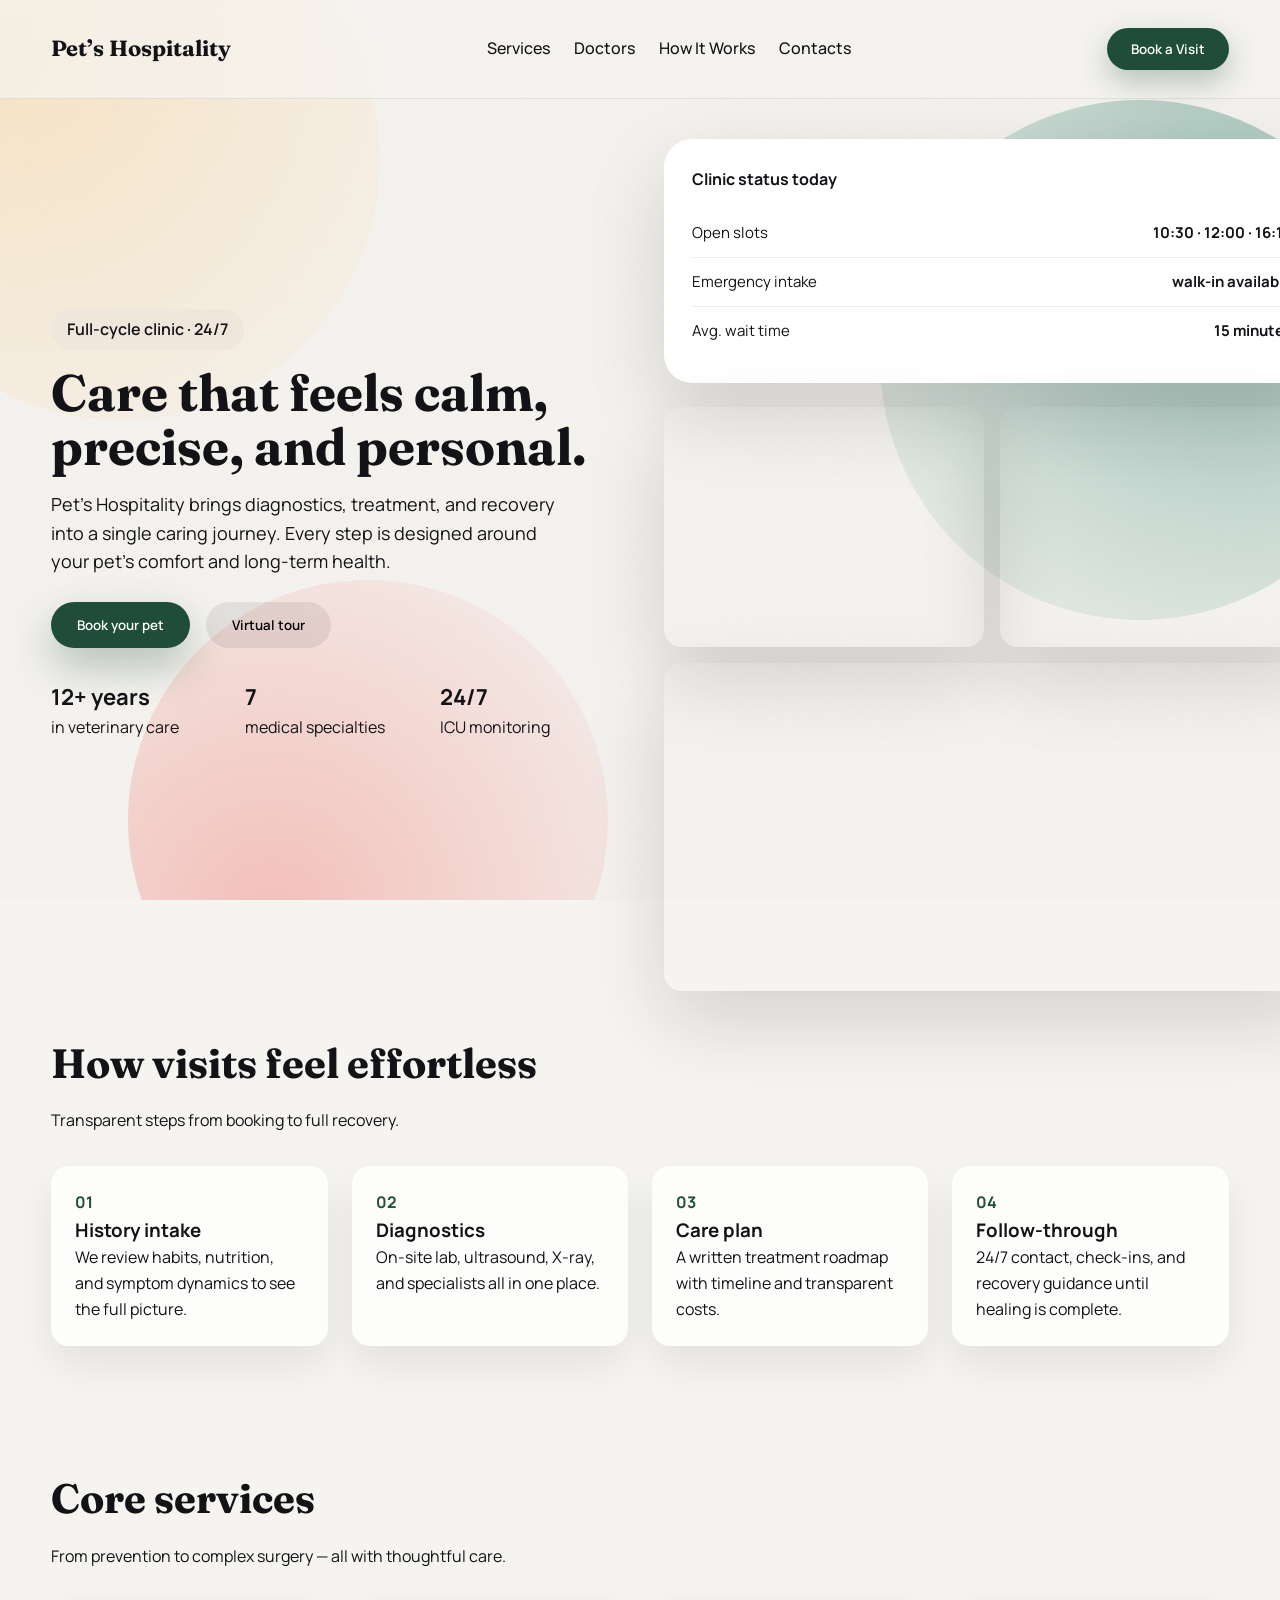
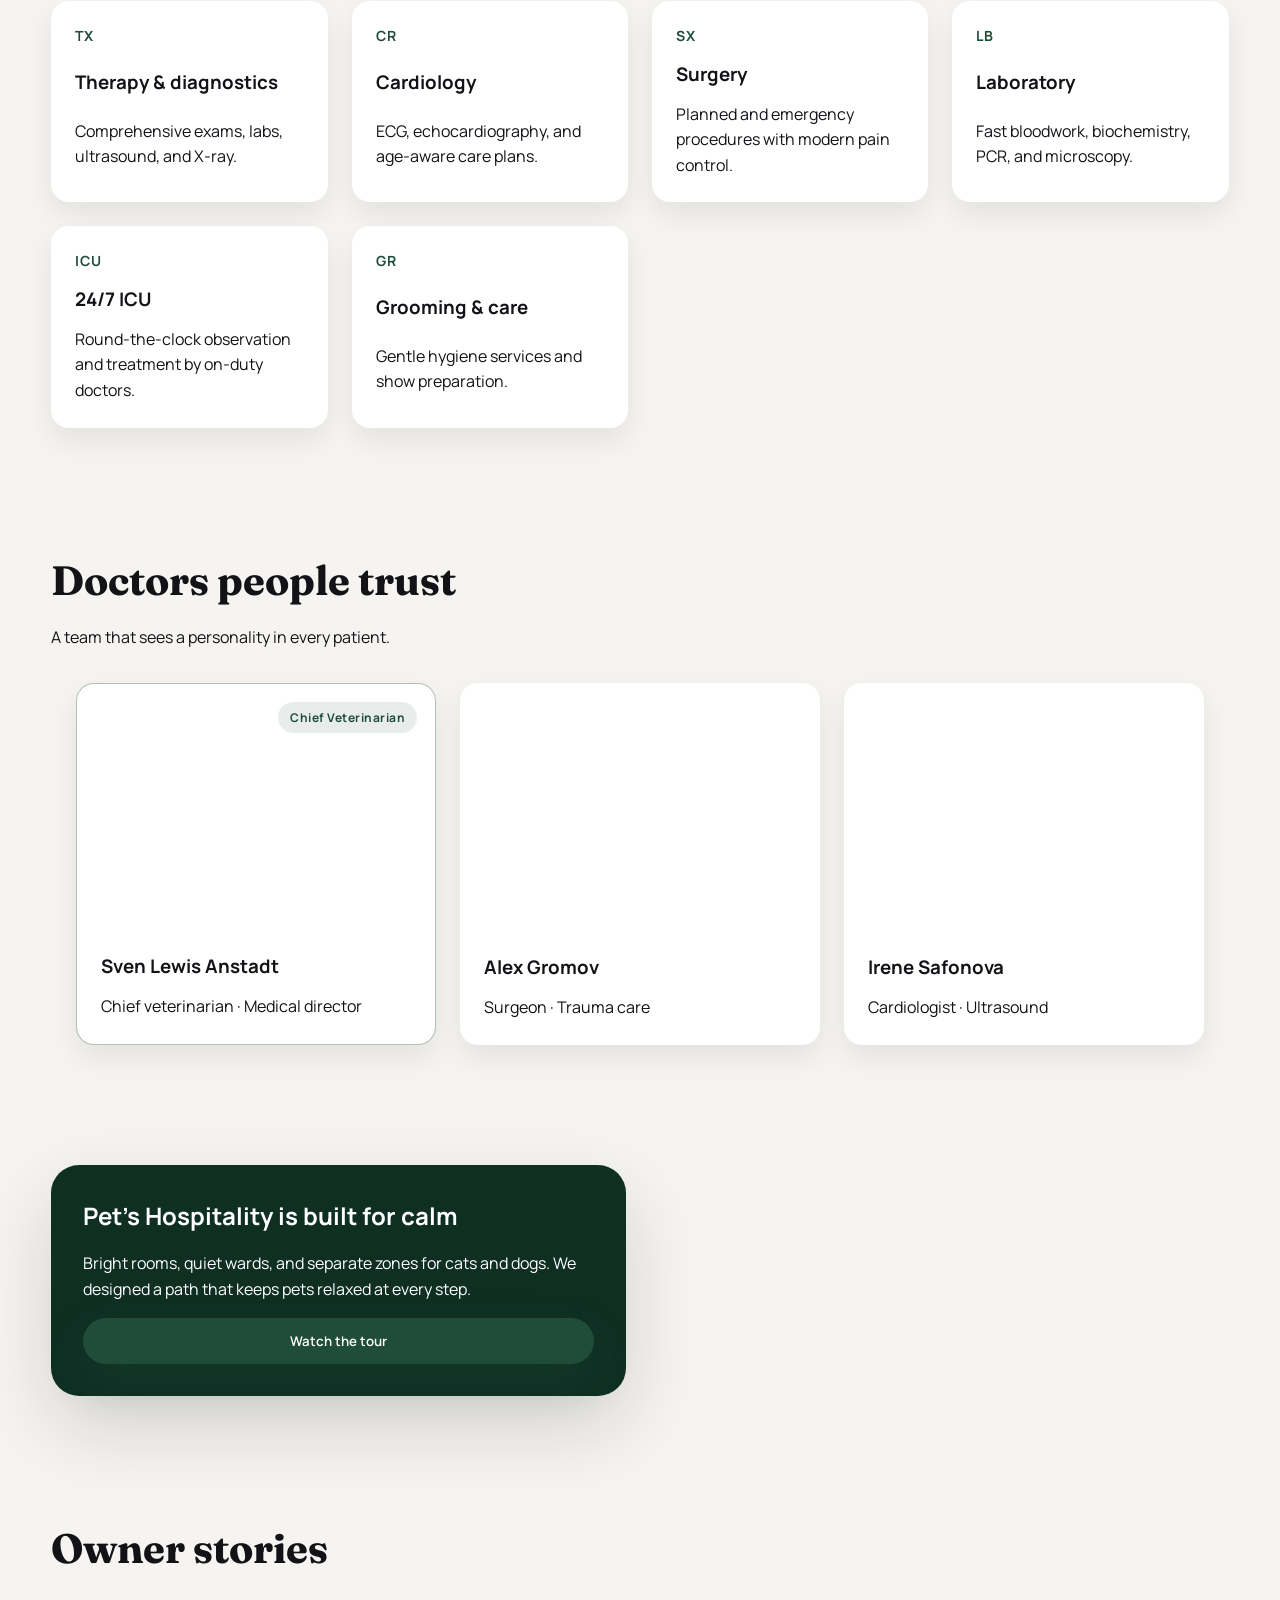
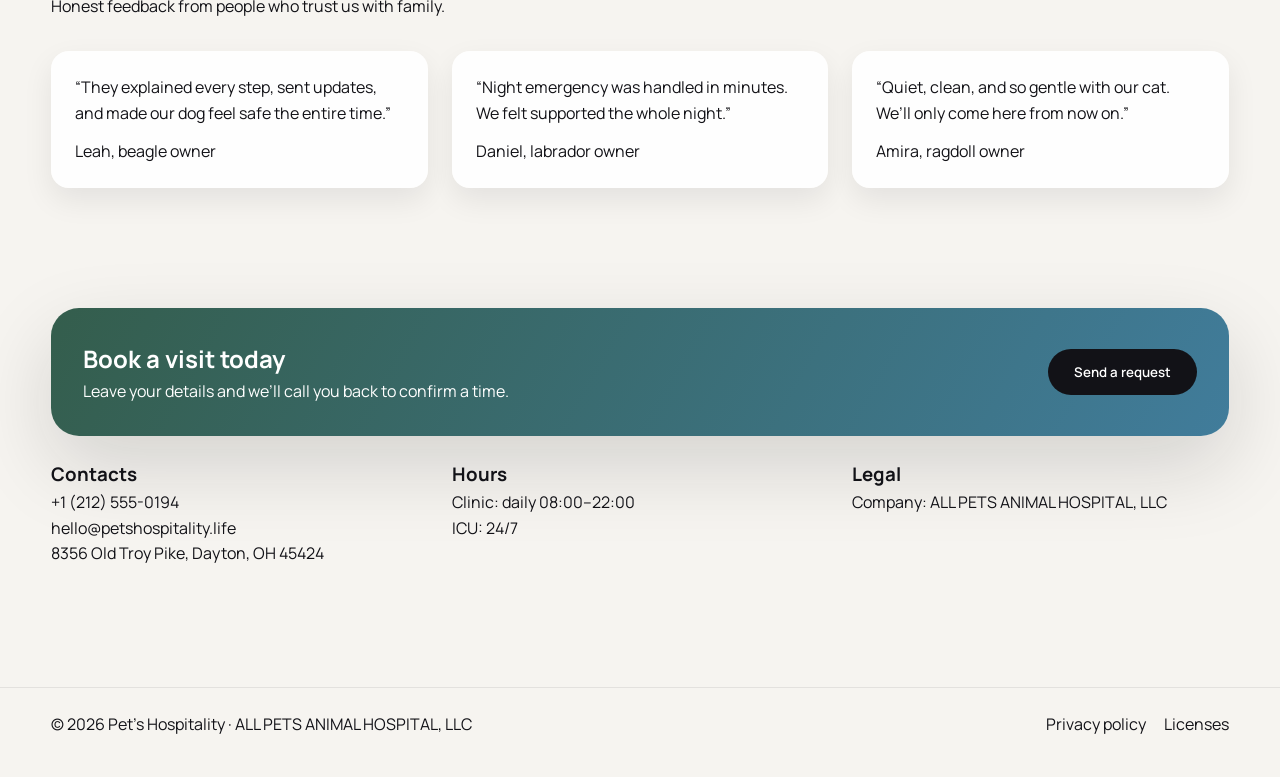
==== index.html @ 4c45b4b8 "Add files via upload" ====
<!doctype html>
<html lang="en">
  <head>
    <meta charset="utf-8" />
    <meta name="viewport" content="width=device-width, initial-scale=1" />
    <title>Pet’s Hospitality — Veterinary Care Clinic</title>
    <meta name="description" content="Pet’s Hospitality is a full-service veterinary clinic with diagnostics, surgery, ICU, grooming, and 24/7 care." />
    <link rel="preconnect" href="https://fonts.googleapis.com" />
    <link rel="preconnect" href="https://fonts.gstatic.com" crossorigin />
    <link href="https://fonts.googleapis.com/css2?family=Manrope:wght@300;400;500;600;700;800&family=Fraunces:opsz,wght@9..144,600;700&display=swap" rel="stylesheet" />
    <link rel="stylesheet" href="styles.css" />
  </head>
  <body>
    <div class="bg">
      <div class="bg__grain"></div>
      <div class="bg__blob bg__blob--a"></div>
      <div class="bg__blob bg__blob--b"></div>
      <div class="bg__blob bg__blob--c"></div>
    </div>

    <header class="nav">
      <div class="nav__logo">Pet’s Hospitality</div>
      <nav class="nav__links">
        <a href="#services">Services</a>
        <a href="#doctors">Doctors</a>
        <a href="#steps">How It Works</a>
        <a href="#contacts">Contacts</a>
      </nav>
      <button class="nav__cta" data-open="form">Book a Visit</button>
      <button class="nav__burger" aria-label="Open menu">Menu</button>
    </header>

    <main>
      <section class="hero">
        <div class="hero__content">
          <div class="hero__badge">Full-cycle clinic · 24/7</div>
          <h1>Care that feels calm, precise, and personal.</h1>
          <p>
            Pet’s Hospitality brings diagnostics, treatment, and recovery into a single caring journey. Every step is
            designed around your pet’s comfort and long-term health.
          </p>
          <div class="hero__actions">
            <button class="btn btn--primary" data-open="form">Book your pet</button>
            <button class="btn btn--ghost" data-open="tour">Virtual tour</button>
          </div>
          <div class="hero__stats">
            <div>
              <strong>12+ years</strong>
              <span>in veterinary care</span>
            </div>
            <div>
              <strong>7</strong>
              <span>medical specialties</span>
            </div>
            <div>
              <strong>24/7</strong>
              <span>ICU monitoring</span>
            </div>
          </div>
        </div>
        <div class="hero__visual">
          <div class="hero__card">
            <div class="hero__card-header">Clinic status today</div>
            <div class="hero__card-body">
              <div class="hero__card-line">
                <span>Open slots</span>
                <strong>10:30 · 12:00 · 16:15</strong>
              </div>
              <div class="hero__card-line">
                <span>Emergency intake</span>
                <strong>walk-in available</strong>
              </div>
              <div class="hero__card-line">
                <span>Avg. wait time</span>
                <strong>15 minutes</strong>
              </div>
            </div>
          </div>
          <div class="hero__gallery">
            <div class="hero__photo hero__photo--one"></div>
            <div class="hero__photo hero__photo--two"></div>
            <div class="hero__photo hero__photo--three"></div>
          </div>
        </div>
      </section>

      <section class="flow" id="steps">
        <div class="section__head">
          <h2>How visits feel effortless</h2>
          <p>Transparent steps from booking to full recovery.</p>
        </div>
        <div class="flow__grid">
          <article>
            <span>01</span>
            <h3>History intake</h3>
            <p>We review habits, nutrition, and symptom dynamics to see the full picture.</p>
          </article>
          <article>
            <span>02</span>
            <h3>Diagnostics</h3>
            <p>On-site lab, ultrasound, X-ray, and specialists all in one place.</p>
          </article>
          <article>
            <span>03</span>
            <h3>Care plan</h3>
            <p>A written treatment roadmap with timeline and transparent costs.</p>
          </article>
          <article>
            <span>04</span>
            <h3>Follow-through</h3>
            <p>24/7 contact, check-ins, and recovery guidance until healing is complete.</p>
          </article>
        </div>
      </section>

      <section class="services" id="services">
        <div class="section__head">
          <h2>Core services</h2>
          <p>From prevention to complex surgery — all with thoughtful care.</p>
        </div>
        <div class="services__grid">
          <article class="service">
            <div class="service__icon">TX</div>
            <h3>Therapy & diagnostics</h3>
            <p>Comprehensive exams, labs, ultrasound, and X-ray.</p>
          </article>
          <article class="service">
            <div class="service__icon">CR</div>
            <h3>Cardiology</h3>
            <p>ECG, echocardiography, and age-aware care plans.</p>
          </article>
          <article class="service">
            <div class="service__icon">SX</div>
            <h3>Surgery</h3>
            <p>Planned and emergency procedures with modern pain control.</p>
          </article>
          <article class="service">
            <div class="service__icon">LB</div>
            <h3>Laboratory</h3>
            <p>Fast bloodwork, biochemistry, PCR, and microscopy.</p>
          </article>
          <article class="service">
            <div class="service__icon">ICU</div>
            <h3>24/7 ICU</h3>
            <p>Round-the-clock observation and treatment by on-duty doctors.</p>
          </article>
          <article class="service">
            <div class="service__icon">GR</div>
            <h3>Grooming & care</h3>
            <p>Gentle hygiene services and show preparation.</p>
          </article>
        </div>
      </section>

      <section class="doctors" id="doctors">
        <div class="section__head">
          <h2>Doctors people trust</h2>
          <p>A team that sees a personality in every patient.</p>
        </div>
        <div class="doctors__grid">
          <article class="doctor doctor--chief">
            <div class="doctor__photo doctor__photo--one"></div>
            <h3>Sven Lewis Anstadt</h3>
            <p>Chief veterinarian · Medical director</p>
          </article>
          <article class="doctor">
            <div class="doctor__photo doctor__photo--two"></div>
            <h3>Alex Gromov</h3>
            <p>Surgeon · Trauma care</p>
          </article>
          <article class="doctor">
            <div class="doctor__photo doctor__photo--three"></div>
            <h3>Irene Safonova</h3>
            <p>Cardiologist · Ultrasound</p>
          </article>
        </div>
      </section>

      <section class="tour">
        <div class="tour__panel">
          <h2>Pet’s Hospitality is built for calm</h2>
          <p>
            Bright rooms, quiet wards, and separate zones for cats and dogs. We designed a path that keeps pets
            relaxed at every step.
          </p>
          <button class="btn btn--primary" data-open="tour">Watch the tour</button>
        </div>
        <div class="tour__gallery">
          <div class="tour__shot tour__shot--one"></div>
          <div class="tour__shot tour__shot--two"></div>
          <div class="tour__shot tour__shot--three"></div>
        </div>
      </section>

      <section class="testimonials">
        <div class="section__head">
          <h2>Owner stories</h2>
          <p>Honest feedback from people who trust us with family.</p>
        </div>
        <div class="testimonials__grid">
          <article>
            <p>“They explained every step, sent updates, and made our dog feel safe the entire time.”</p>
            <span>Leah, beagle owner</span>
          </article>
          <article>
            <p>“Night emergency was handled in minutes. We felt supported the whole night.”</p>
            <span>Daniel, labrador owner</span>
          </article>
          <article>
            <p>“Quiet, clean, and so gentle with our cat. We’ll only come here from now on.”</p>
            <span>Amira, ragdoll owner</span>
          </article>
        </div>
      </section>

      <section class="cta" id="contacts">
        <div class="cta__card">
          <div>
            <h2>Book a visit today</h2>
            <p>Leave your details and we’ll call you back to confirm a time.</p>
          </div>
          <button class="btn btn--dark" data-open="form">Send a request</button>
        </div>
        <div class="cta__info">
          <div>
            <h3>Contacts</h3>
            <p>+1 (212) 555-0194</p>
            <p>hello@petshospitality.life</p>
            <p>8356 Old Troy Pike, Dayton, OH 45424</p>
          </div>
          <div>
            <h3>Hours</h3>
            <p>Clinic: daily 08:00–22:00</p>
            <p>ICU: 24/7</p>
          </div>
          <div>
            <h3>Legal</h3>
            <p>Company: ALL PETS ANIMAL HOSPITAL, LLC</p>
          </div>
        </div>
      </section>
    </main>

    <footer class="footer">
      <div>© 2026 Pet’s Hospitality · ALL PETS ANIMAL HOSPITAL, LLC</div>
      <div class="footer__links">
        <a href="#">Privacy policy</a>
        <a href="#">Licenses</a>
      </div>
    </footer>

    <div class="modal" id="form">
      <div class="modal__card">
        <button class="modal__close" data-close>Close</button>
        <h3>Appointment request</h3>
        <p>Leave your details and we’ll reach out within 15 minutes.</p>
        <form class="modal__form">
          <input type="text" placeholder="Full name" required />
          <input type="tel" placeholder="Phone" required />
          <select required>
            <option value="">Select service</option>
            <option>Therapy</option>
            <option>Diagnostics</option>
            <option>Surgery</option>
            <option>ICU</option>
          </select>
          <button class="btn btn--primary" type="submit">Submit</button>
        </form>
      </div>
    </div>

    <div class="modal" id="tour">
      <div class="modal__card modal__card--wide">
        <button class="modal__close" data-close>Close</button>
        <h3>Virtual tour</h3>
        <p>A short video walkthrough is in production.</p>
        <div class="modal__video">
          <div>Video coming soon</div>
        </div>
      </div>
    </div>

    <script src="script.js"></script>
  </body>
</html>
---- styles.css ----
:root {
  --ink: #121217;
  --paper: #f6f4f0;
  --sand: #efe6dc;
  --leaf: #1f4d3a;
  --leaf-strong: #0f2f23;
  --sun: #f6c36a;
  --coral: #f27a72;
  --azure: #2d6f91;
  --white: #ffffff;
  --shadow: 0 30px 80px rgba(18, 18, 23, 0.15);
  --radius: 28px;
  --radius-sm: 18px;
  --font-body: "Manrope", "Segoe UI", sans-serif;
  --font-display: "Fraunces", "Times New Roman", serif;
}

* {
  box-sizing: border-box;
  margin: 0;
  padding: 0;
}

body {
  font-family: var(--font-body);
  color: var(--ink);
  background: var(--paper);
  min-height: 100vh;
  line-height: 1.6;
}

a {
  color: inherit;
  text-decoration: none;
}

button {
  font-family: inherit;
  border: none;
  background: none;
  cursor: pointer;
}

.bg {
  position: fixed;
  inset: 0;
  overflow: hidden;
  z-index: -2;
}

.bg__grain {
  position: absolute;
  inset: -200px;
  background: url("data:image/svg+xml,%3Csvg xmlns='http://www.w3.org/2000/svg' width='200' height='200' viewBox='0 0 200 200'%3E%3Cfilter id='n'%3E%3CfeTurbulence type='fractalNoise' baseFrequency='0.8' numOctaves='2'/%3E%3C/filter%3E%3Crect width='200' height='200' filter='url(%23n)' opacity='0.08'/%3E%3C/svg%3E");
  mix-blend-mode: soft-light;
  pointer-events: none;
}

.bg__blob {
  position: absolute;
  border-radius: 50%;
  opacity: 0.6;
}

.bg__blob--a {
  width: 520px;
  height: 520px;
  background: radial-gradient(circle at 30% 30%, #f7d8a8, rgba(247, 216, 168, 0));
  top: -100px;
  left: -140px;
}

.bg__blob--b {
  width: 520px;
  height: 520px;
  background: radial-gradient(circle at 70% 30%, rgba(63, 138, 120, 0.8), rgba(63, 138, 120, 0));
  right: -120px;
  top: 100px;
}

.bg__blob--c {
  width: 480px;
  height: 480px;
  background: radial-gradient(circle at 30% 70%, rgba(242, 122, 114, 0.7), rgba(242, 122, 114, 0));
  bottom: -160px;
  left: 10%;
}

.nav {
  display: flex;
  align-items: center;
  justify-content: space-between;
  padding: 28px clamp(24px, 4vw, 80px);
  position: sticky;
  top: 0;
  z-index: 10;
  backdrop-filter: blur(16px);
  background: rgba(246, 244, 240, 0.7);
  border-bottom: 1px solid rgba(18, 18, 23, 0.08);
}

.nav__logo {
  font-family: var(--font-display);
  font-size: 22px;
  font-weight: 700;
}

.nav__links {
  display: flex;
  gap: 24px;
  font-weight: 500;
}

.nav__cta {
  padding: 12px 24px;
  border-radius: 999px;
  background: var(--leaf);
  color: var(--white);
  font-weight: 600;
  box-shadow: 0 12px 30px rgba(31, 77, 58, 0.3);
}

.nav__burger {
  display: none;
  padding: 10px 14px;
  border-radius: 999px;
  background: rgba(18, 18, 23, 0.08);
  font-weight: 600;
}

main {
  display: flex;
  flex-direction: column;
  gap: 120px;
  padding: 40px clamp(24px, 4vw, 80px) 120px;
}

section {
  scroll-margin-top: 120px;
}

.hero {
  display: grid;
  grid-template-columns: repeat(auto-fit, minmax(280px, 1fr));
  align-items: center;
  gap: 48px;
}

.hero__content h1 {
  font-family: var(--font-display);
  font-size: clamp(36px, 4vw, 56px);
  margin: 16px 0;
  line-height: 1.05;
}

.hero__badge {
  display: inline-flex;
  align-items: center;
  gap: 10px;
  padding: 8px 16px;
  border-radius: 999px;
  background: var(--sand);
  font-weight: 600;
}

.hero__content p {
  max-width: 520px;
  font-size: 18px;
}

.hero__actions {
  display: flex;
  flex-wrap: wrap;
  gap: 16px;
  margin: 26px 0 32px;
}

.btn {
  padding: 14px 26px;
  border-radius: 999px;
  font-weight: 600;
  transition: transform 0.25s ease, box-shadow 0.25s ease;
}

.btn--primary {
  background: var(--leaf);
  color: var(--white);
  box-shadow: 0 18px 40px rgba(31, 77, 58, 0.3);
}

.btn--ghost {
  background: rgba(18, 18, 23, 0.08);
}

.btn--dark {
  background: var(--ink);
  color: var(--white);
}

.btn:hover {
  transform: translateY(-2px);
  box-shadow: 0 18px 40px rgba(18, 18, 23, 0.2);
}

.hero__stats {
  display: grid;
  grid-template-columns: repeat(auto-fit, minmax(160px, 1fr));
  gap: 18px;
}

.hero__stats strong {
  font-size: 22px;
  display: block;
}

.hero__visual {
  display: grid;
  gap: 24px;
}

.hero__card {
  background: var(--white);
  border-radius: var(--radius);
  box-shadow: var(--shadow);
  padding: 28px;
}

.hero__card-header {
  font-weight: 700;
  margin-bottom: 16px;
}

.hero__card-line {
  display: flex;
  justify-content: space-between;
  padding: 12px 0;
  border-bottom: 1px solid rgba(18, 18, 23, 0.08);
  font-size: 15px;
}

.hero__card-line:last-child {
  border-bottom: none;
}

.hero__gallery {
  display: grid;
  grid-template-columns: repeat(2, 1fr);
  gap: 16px;
  width: 100%;
  max-width: 760px;
  justify-self: end;
}

.hero__photo {
  border-radius: var(--radius-sm);
  aspect-ratio: 4 / 3;
  background-size: cover;
  background-position: center center;
  box-shadow: var(--shadow);
  transition: transform 0.35s ease, box-shadow 0.35s ease;
}

.hero__photo--one {
  background-image: url("https://images.unsplash.com/photo-1548199973-03cce0bbc87b?auto=format&fit=crop&w=1200&q=80");
}

.hero__photo--two {
  background-image: url("https://images.unsplash.com/photo-1514888286974-6c03e2ca1dba?auto=format&fit=crop&w=1200&q=80");
}

.hero__photo--three {
  grid-column: span 2;
  aspect-ratio: 16 / 8;
  background-image: url("https://images.unsplash.com/photo-1450778869180-41d0601e046e?auto=format&fit=crop&w=1400&q=80");
}

.section__head {
  display: grid;
  gap: 12px;
  max-width: 620px;
}

.section__head h2 {
  font-family: var(--font-display);
  font-size: clamp(28px, 3.2vw, 42px);
}

.flow__grid,
.services__grid,
.doctors__grid,
.testimonials__grid {
  display: grid;
  grid-template-columns: repeat(auto-fit, minmax(220px, 1fr));
  gap: 24px;
  margin-top: 32px;
  align-items: stretch;
}

.doctors__grid {
  grid-template-columns: repeat(auto-fit, minmax(260px, 360px));
  justify-content: center;
}

.flow__grid article {
  padding: 24px;
  background: rgba(255, 255, 255, 0.8);
  border-radius: var(--radius-sm);
  box-shadow: 0 18px 40px rgba(18, 18, 23, 0.08);
  height: 100%;
  transition: transform 0.35s ease, box-shadow 0.35s ease;
}

.flow__grid span {
  font-weight: 700;
  color: var(--leaf);
}

.services__grid .service {
  background: var(--white);
  border-radius: var(--radius-sm);
  padding: 24px;
  box-shadow: 0 12px 30px rgba(18, 18, 23, 0.08);
  display: grid;
  gap: 12px;
  height: 100%;
  transition: transform 0.35s ease, box-shadow 0.35s ease;
}

.service__icon {
  font-size: 14px;
  font-weight: 700;
  letter-spacing: 1px;
  color: var(--leaf);
}

.doctors__grid .doctor {
  background: var(--white);
  border-radius: var(--radius-sm);
  padding: 24px;
  display: grid;
  gap: 12px;
  box-shadow: 0 12px 30px rgba(18, 18, 23, 0.08);
  height: 100%;
  transition: transform 0.35s ease, box-shadow 0.35s ease;
}

.doctor--chief {
  border: 1px solid rgba(31, 77, 58, 0.35);
  position: relative;
}

.doctor--chief::after {
  content: "Chief Veterinarian";
  position: absolute;
  top: 18px;
  right: 18px;
  background: rgba(31, 77, 58, 0.1);
  color: var(--leaf);
  padding: 6px 12px;
  border-radius: 999px;
  font-size: 12px;
  font-weight: 700;
  letter-spacing: 0.5px;
}

.doctor__photo {
  width: 100%;
  aspect-ratio: 4 / 3;
  border-radius: 18px;
  background-size: cover;
  background-position: center center;
}

.doctor__photo--one {
  background-image: url("https://images.unsplash.com/photo-1560250097-0b93528c311a?auto=format&fit=crop&w=1000&q=80");
}

.doctor__photo--two {
  background-image: url("https://images.unsplash.com/photo-1500648767791-00dcc994a43e?auto=format&fit=crop&w=1000&q=80");
}

.doctor__photo--three {
  background-image: url("https://images.unsplash.com/photo-1494790108377-be9c29b29330?auto=format&fit=crop&w=1000&q=80");
}

.tour {
  display: grid;
  grid-template-columns: repeat(auto-fit, minmax(260px, 1fr));
  gap: 28px;
  align-items: center;
}

.tour__panel {
  background: var(--leaf-strong);
  color: var(--white);
  padding: 32px;
  border-radius: var(--radius);
  box-shadow: var(--shadow);
  display: grid;
  gap: 16px;
  transition: transform 0.35s ease, box-shadow 0.35s ease;
}

.tour__gallery {
  display: grid;
  grid-template-columns: repeat(3, minmax(0, 1fr));
  gap: 18px;
  width: 100%;
  max-width: 760px;
  justify-self: end;
}

.tour__shot {
  width: 100%;
  aspect-ratio: 16 / 10;
  border-radius: 18px;
  background-size: cover;
  background-position: center center;
  transition: transform 0.35s ease, box-shadow 0.35s ease;
}

.tour__shot--one {
  background-image: url("https://images.unsplash.com/photo-1581888227599-779811939961?auto=format&fit=crop&w=1200&q=80");
}

.tour__shot--two {
  background-image: url("https://images.unsplash.com/photo-1519494026892-80bbd2d6fd0d?auto=format&fit=crop&w=1200&q=80");
}

.tour__shot--three {
  background-image: url("https://images.unsplash.com/photo-1580281658223-9b93f18ae9ae?auto=format&fit=crop&w=1200&q=80");
}

.testimonials__grid article {
  background: rgba(255, 255, 255, 0.9);
  padding: 24px;
  border-radius: var(--radius-sm);
  box-shadow: 0 12px 30px rgba(18, 18, 23, 0.08);
  display: grid;
  gap: 12px;
  height: 100%;
  transition: transform 0.35s ease, box-shadow 0.35s ease;
}

.cta {
  display: grid;
  gap: 24px;
}

.cta__card {
  display: flex;
  flex-wrap: wrap;
  justify-content: space-between;
  align-items: center;
  padding: 32px;
  border-radius: var(--radius);
  background: linear-gradient(120deg, rgba(31, 77, 58, 0.9), rgba(45, 111, 145, 0.9));
  color: var(--white);
  box-shadow: var(--shadow);
  gap: 18px;
}

.cta__info {
  display: grid;
  grid-template-columns: repeat(auto-fit, minmax(200px, 1fr));
  gap: 24px;
}

.footer {
  display: flex;
  justify-content: space-between;
  flex-wrap: wrap;
  gap: 12px;
  padding: 24px clamp(24px, 4vw, 80px) 40px;
  border-top: 1px solid rgba(18, 18, 23, 0.08);
}

.footer__links {
  display: flex;
  gap: 18px;
}

.modal {
  position: fixed;
  inset: 0;
  background: rgba(18, 18, 23, 0.5);
  display: none;
  align-items: center;
  justify-content: center;
  padding: 24px;
  z-index: 20;
}

.modal.is-open {
  display: flex;
}

.modal__card {
  background: var(--white);
  padding: 28px;
  border-radius: var(--radius);
  width: min(440px, 100%);
  display: grid;
  gap: 16px;
  box-shadow: var(--shadow);
}

.modal__card--wide {
  width: min(640px, 100%);
}

.modal__close {
  justify-self: flex-end;
  font-weight: 600;
}

.modal__form {
  display: grid;
  gap: 12px;
}

.modal__form input,
.modal__form select {
  padding: 12px 16px;
  border-radius: 12px;
  border: 1px solid rgba(18, 18, 23, 0.2);
  font-family: inherit;
}

.modal__video {
  height: 280px;
  border-radius: 18px;
  background: rgba(18, 18, 23, 0.08);
  display: grid;
  place-items: center;
  font-weight: 600;
}

@media (max-width: 920px) {
  .nav__links,
  .nav__cta {
    display: none;
  }

  .tour__gallery {
    grid-template-columns: repeat(2, minmax(0, 1fr));
  }

  .nav__burger {
    display: inline-flex;
  }

  .nav.is-open .nav__links {
    display: flex;
    flex-direction: column;
    position: absolute;
    top: 80px;
    right: 24px;
    background: var(--white);
    padding: 20px;
    border-radius: 18px;
    box-shadow: var(--shadow);
    gap: 12px;
  }
}

@media (max-width: 700px) {
  main {
    padding-top: 24px;
    gap: 80px;
  }

  .hero__gallery {
    grid-template-columns: 1fr;
  }

  .hero__photo--three {
    grid-column: auto;
    aspect-ratio: 4 / 3;
  }

  .tour__gallery {
    grid-template-columns: 1fr;
  }

  .hero__actions {
    flex-direction: column;
    align-items: stretch;
  }

  .hero__card-line {
    flex-direction: column;
    gap: 8px;
  }

  .cta__card {
    flex-direction: column;
    align-items: flex-start;
  }
}

.toast {
  position: fixed;
  top: 24px;
  right: 24px;
  background: var(--ink);
  color: var(--white);
  padding: 14px 18px;
  border-radius: 999px;
  font-weight: 600;
  opacity: 0;
  transform: translateY(-10px);
  transition: opacity 0.3s ease, transform 0.3s ease;
  z-index: 30;
}

.toast.is-visible {
  opacity: 1;
  transform: translateY(0);
}

.reveal {
  opacity: 0;
  transform: translateY(18px) scale(0.98);
}

.reveal.is-revealed {
  opacity: 1;
  transform: translateY(0) scale(1);
  transition: opacity 0.6s ease, transform 0.6s ease;
}

.hero__card:hover,
.hero__photo:hover,
.services__grid .service:hover,
.doctors__grid .doctor:hover,
.flow__grid article:hover,
.testimonials__grid article:hover,
.tour__panel:hover,
.tour__shot:hover {
  transform: translateY(-6px);
  box-shadow: 0 28px 60px rgba(18, 18, 23, 0.18);
}
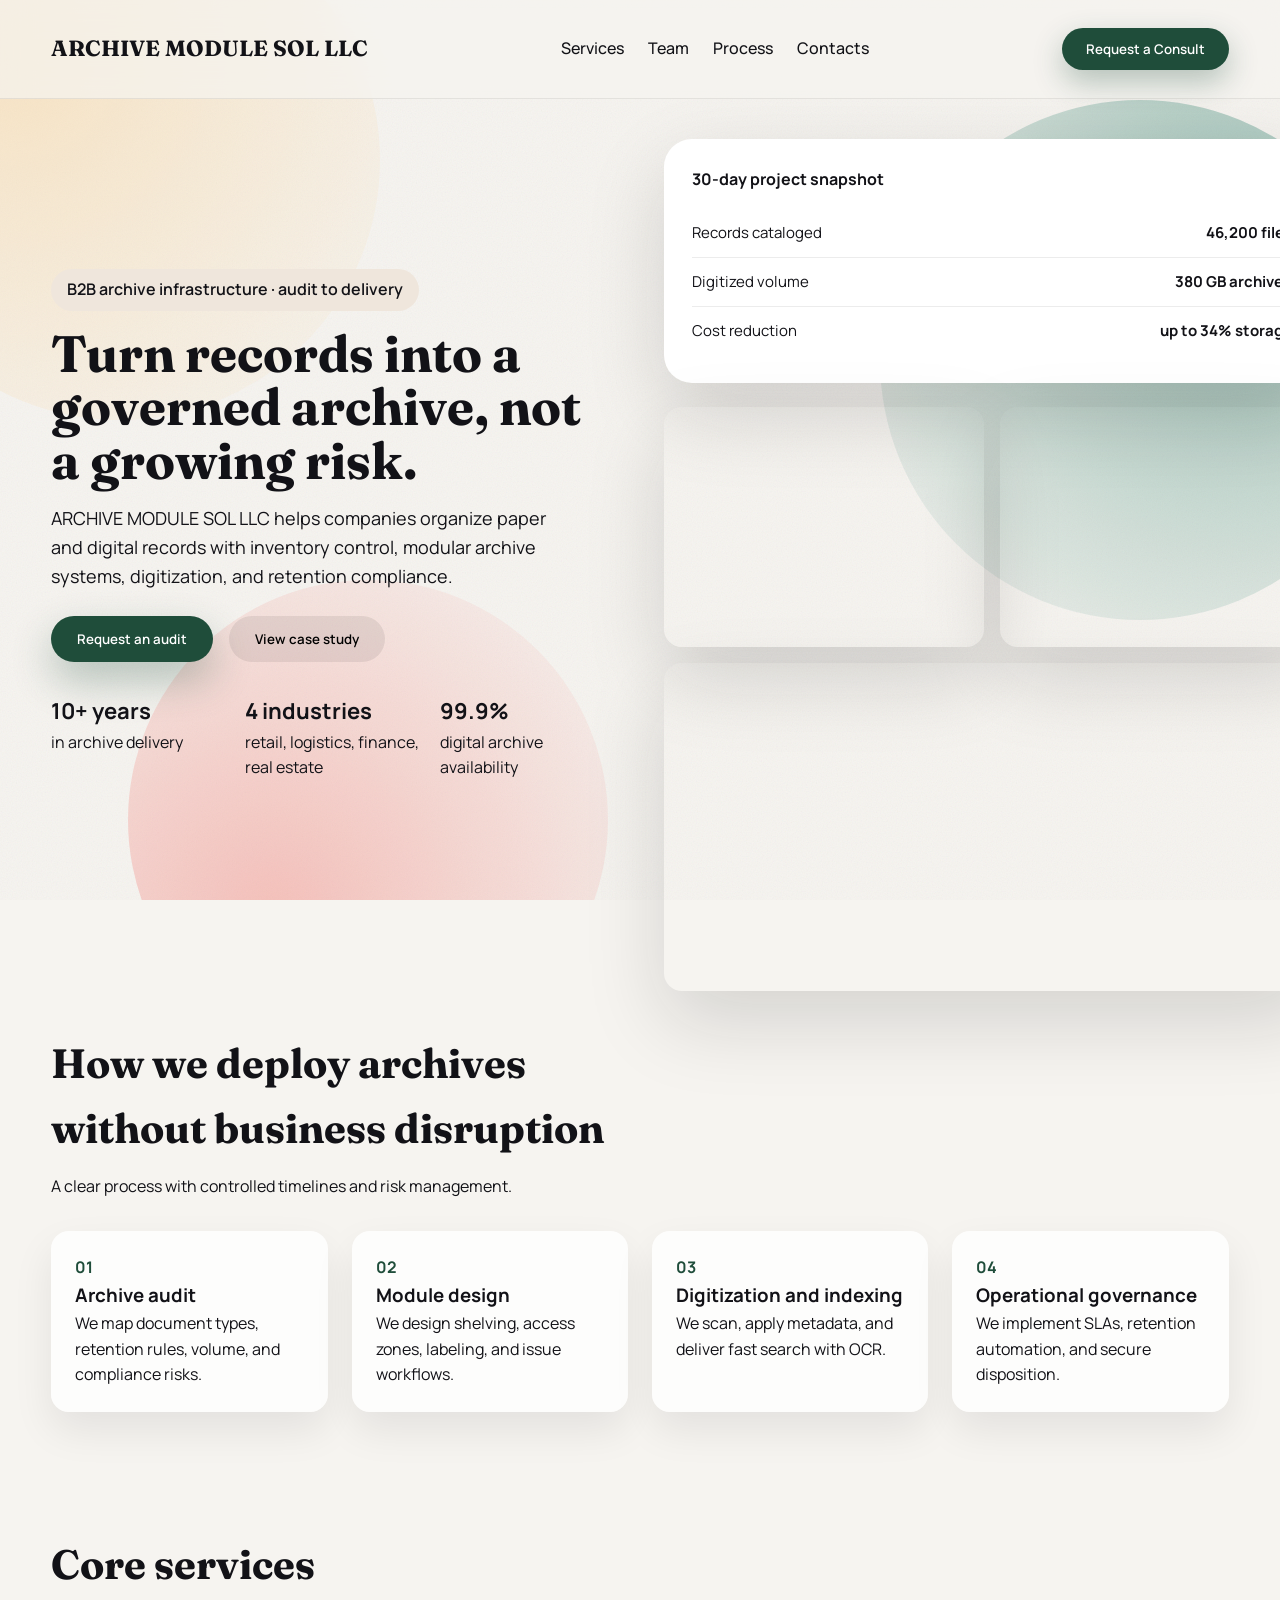
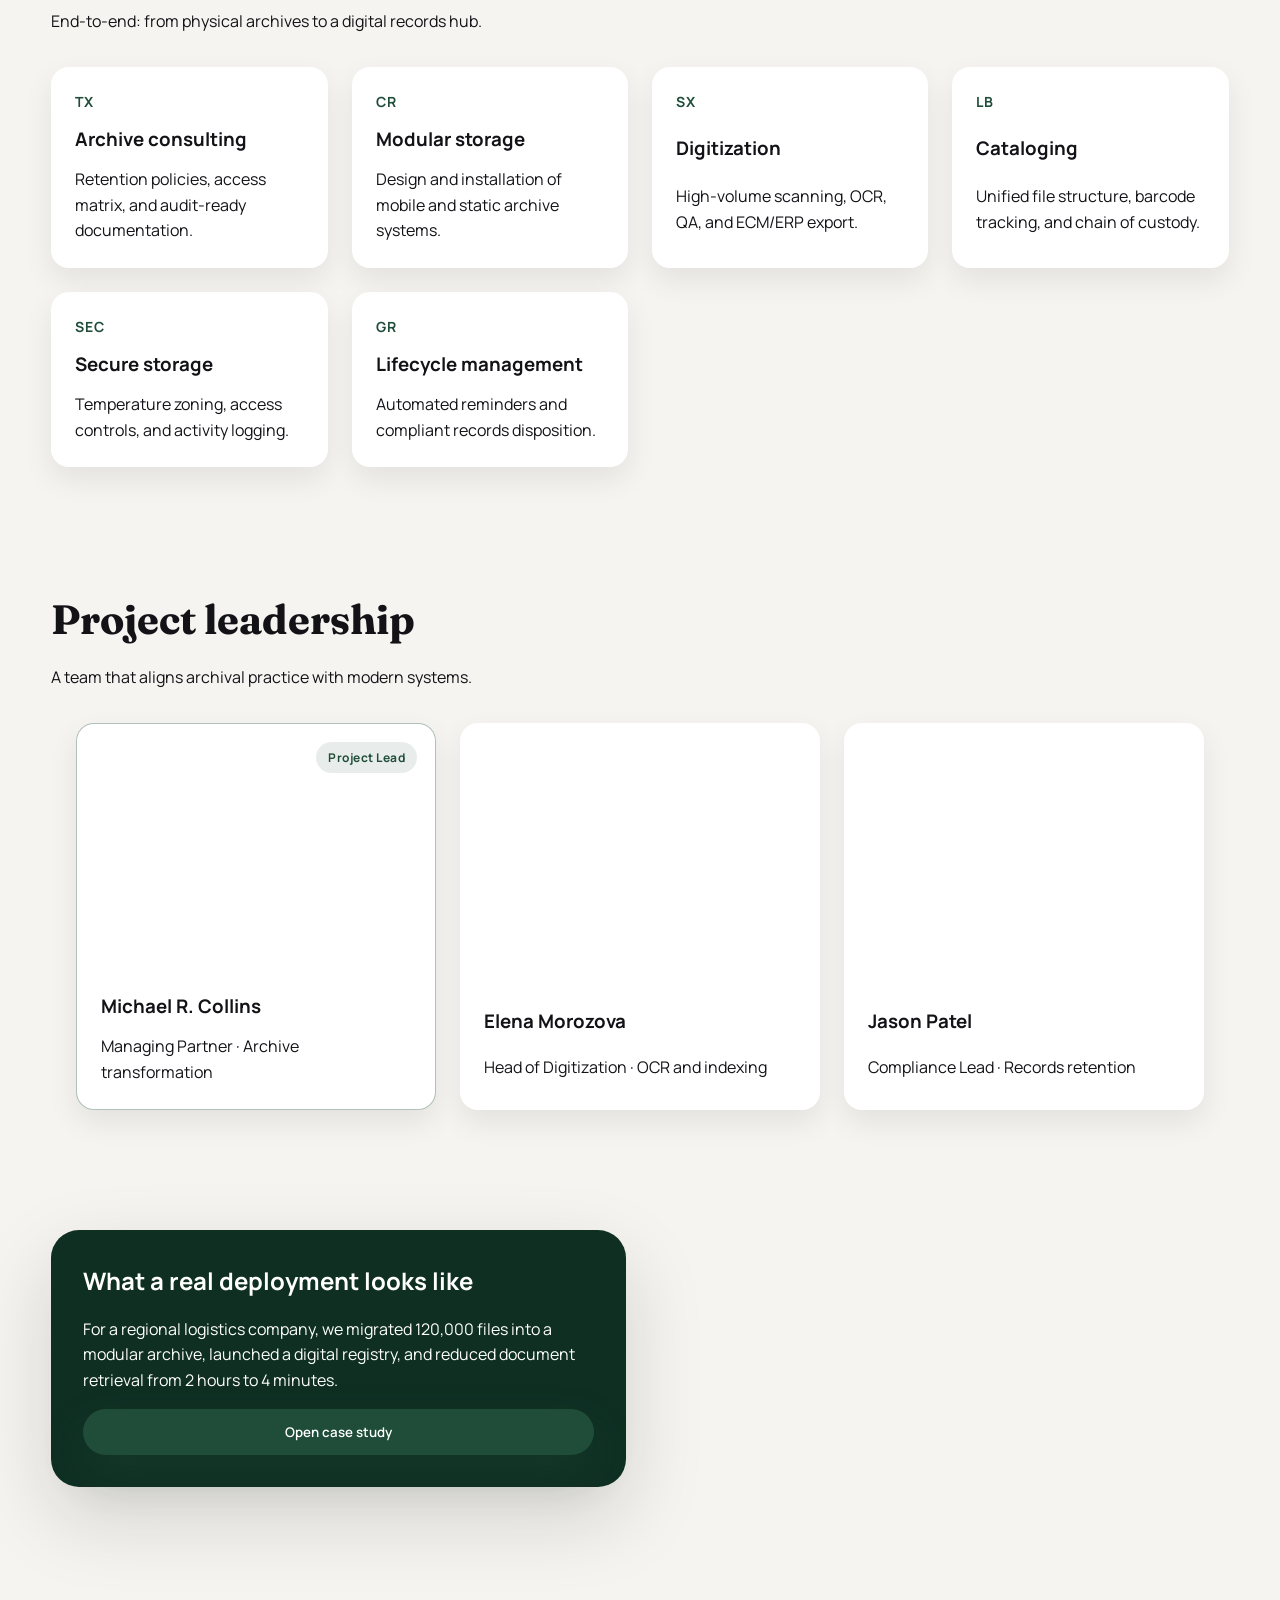
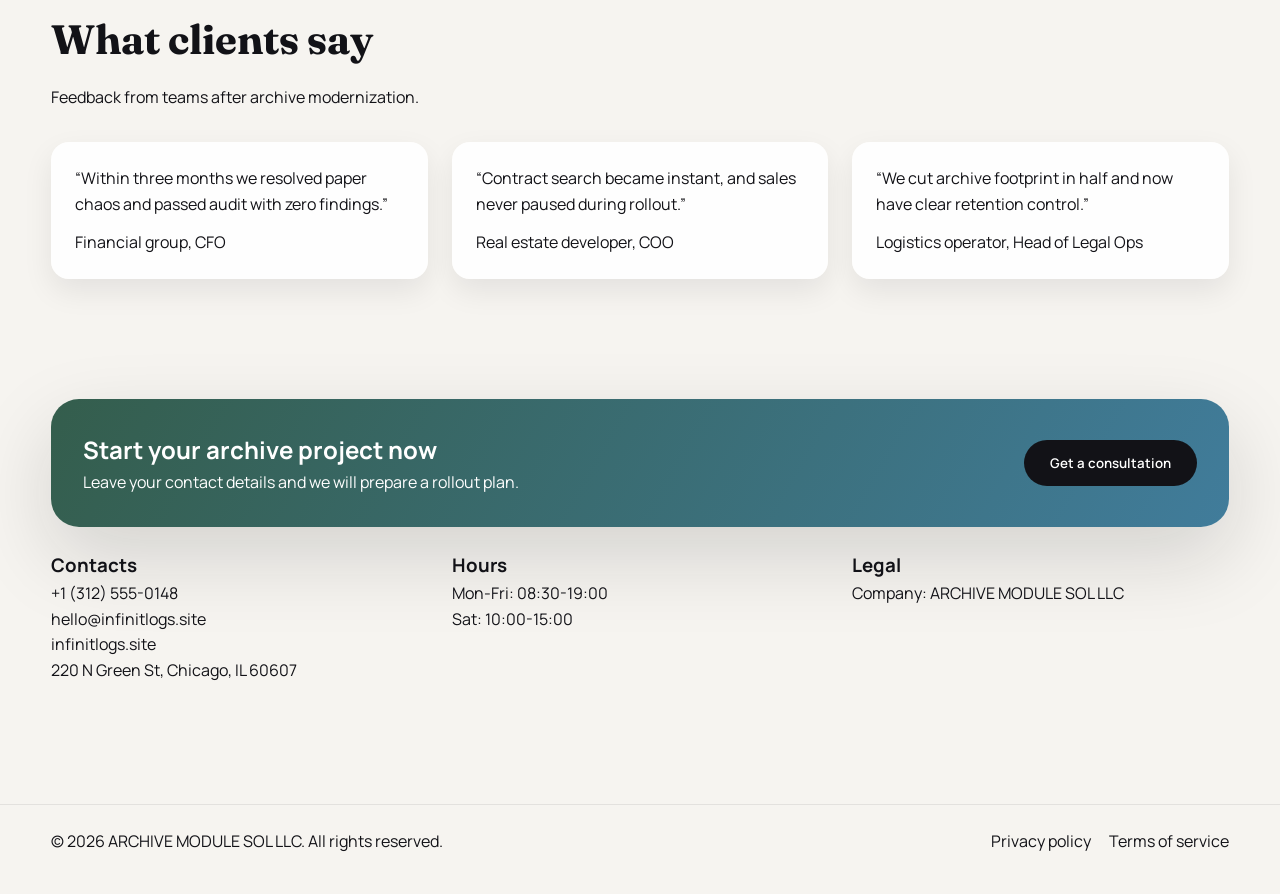
==== commit a5c9f009: "Add files via upload" ====
--- a/index.html
+++ b/index.html
@@ -3,12 +3,13 @@
   <head>
     <meta charset="utf-8" />
     <meta name="viewport" content="width=device-width, initial-scale=1" />
-    <title>Pet’s Hospitality — Veterinary Care Clinic</title>
-    <meta name="description" content="Pet’s Hospitality is a full-service veterinary clinic with diagnostics, surgery, ICU, grooming, and 24/7 care." />
+    <title>ARCHIVE MODULE SOL LLC — Archive & Digital Records Solutions</title>
+    <meta name="description" content="ARCHIVE MODULE SOL LLC designs archive spaces, digitizes records, and implements secure document lifecycle management for regulated businesses." />
     <link rel="preconnect" href="https://fonts.googleapis.com" />
     <link rel="preconnect" href="https://fonts.gstatic.com" crossorigin />
     <link href="https://fonts.googleapis.com/css2?family=Manrope:wght@300;400;500;600;700;800&family=Fraunces:opsz,wght@9..144,600;700&display=swap" rel="stylesheet" />
     <link rel="stylesheet" href="styles.css" />
+    <meta name="google-site-verification" content="Vh3XaIUkRYULYLfVCv2qgRtJl5Pf_jLAH1DKmTVjTuo" />
   </head>
   <body>
     <div class="bg">
@@ -19,60 +20,60 @@
     </div>
 
     <header class="nav">
-      <div class="nav__logo">Pet’s Hospitality</div>
+      <div class="nav__logo">ARCHIVE MODULE SOL LLC</div>
       <nav class="nav__links">
         <a href="#services">Services</a>
-        <a href="#doctors">Doctors</a>
-        <a href="#steps">How It Works</a>
+        <a href="#doctors">Team</a>
+        <a href="#steps">Process</a>
         <a href="#contacts">Contacts</a>
       </nav>
-      <button class="nav__cta" data-open="form">Book a Visit</button>
+      <button class="nav__cta" data-open="form">Request a Consult</button>
       <button class="nav__burger" aria-label="Open menu">Menu</button>
     </header>
 
     <main>
       <section class="hero">
         <div class="hero__content">
-          <div class="hero__badge">Full-cycle clinic · 24/7</div>
-          <h1>Care that feels calm, precise, and personal.</h1>
+          <div class="hero__badge">B2B archive infrastructure · audit to delivery</div>
+          <h1>Turn records into a governed archive, not a growing risk.</h1>
           <p>
-            Pet’s Hospitality brings diagnostics, treatment, and recovery into a single caring journey. Every step is
-            designed around your pet’s comfort and long-term health.
+            ARCHIVE MODULE SOL LLC helps companies organize paper and digital records with inventory control,
+            modular archive systems, digitization, and retention compliance.
           </p>
           <div class="hero__actions">
-            <button class="btn btn--primary" data-open="form">Book your pet</button>
-            <button class="btn btn--ghost" data-open="tour">Virtual tour</button>
+            <button class="btn btn--primary" data-open="form">Request an audit</button>
+            <button class="btn btn--ghost" data-open="tour">View case study</button>
           </div>
           <div class="hero__stats">
             <div>
-              <strong>12+ years</strong>
-              <span>in veterinary care</span>
+              <strong>10+ years</strong>
+              <span>in archive delivery</span>
             </div>
             <div>
-              <strong>7</strong>
-              <span>medical specialties</span>
+              <strong>4 industries</strong>
+              <span>retail, logistics, finance, real estate</span>
             </div>
             <div>
-              <strong>24/7</strong>
-              <span>ICU monitoring</span>
+              <strong>99.9%</strong>
+              <span>digital archive availability</span>
             </div>
           </div>
         </div>
         <div class="hero__visual">
           <div class="hero__card">
-            <div class="hero__card-header">Clinic status today</div>
+            <div class="hero__card-header">30-day project snapshot</div>
             <div class="hero__card-body">
               <div class="hero__card-line">
-                <span>Open slots</span>
-                <strong>10:30 · 12:00 · 16:15</strong>
+                <span>Records cataloged</span>
+                <strong>46,200 files</strong>
               </div>
               <div class="hero__card-line">
-                <span>Emergency intake</span>
-                <strong>walk-in available</strong>
+                <span>Digitized volume</span>
+                <strong>380 GB archived</strong>
               </div>
               <div class="hero__card-line">
-                <span>Avg. wait time</span>
-                <strong>15 minutes</strong>
+                <span>Cost reduction</span>
+                <strong>up to 34% storage</strong>
               </div>
             </div>
           </div>
@@ -86,29 +87,29 @@
 
       <section class="flow" id="steps">
         <div class="section__head">
-          <h2>How visits feel effortless</h2>
-          <p>Transparent steps from booking to full recovery.</p>
+          <h2>How we deploy archives without business disruption</h2>
+          <p>A clear process with controlled timelines and risk management.</p>
         </div>
         <div class="flow__grid">
           <article>
             <span>01</span>
-            <h3>History intake</h3>
-            <p>We review habits, nutrition, and symptom dynamics to see the full picture.</p>
+            <h3>Archive audit</h3>
+            <p>We map document types, retention rules, volume, and compliance risks.</p>
           </article>
           <article>
             <span>02</span>
-            <h3>Diagnostics</h3>
-            <p>On-site lab, ultrasound, X-ray, and specialists all in one place.</p>
+            <h3>Module design</h3>
+            <p>We design shelving, access zones, labeling, and issue workflows.</p>
           </article>
           <article>
             <span>03</span>
-            <h3>Care plan</h3>
-            <p>A written treatment roadmap with timeline and transparent costs.</p>
+            <h3>Digitization and indexing</h3>
+            <p>We scan, apply metadata, and deliver fast search with OCR.</p>
           </article>
           <article>
             <span>04</span>
-            <h3>Follow-through</h3>
-            <p>24/7 contact, check-ins, and recovery guidance until healing is complete.</p>
+            <h3>Operational governance</h3>
+            <p>We implement SLAs, retention automation, and secure disposition.</p>
           </article>
         </div>
       </section>
@@ -116,74 +117,74 @@
       <section class="services" id="services">
         <div class="section__head">
           <h2>Core services</h2>
-          <p>From prevention to complex surgery — all with thoughtful care.</p>
+          <p>End-to-end: from physical archives to a digital records hub.</p>
         </div>
         <div class="services__grid">
           <article class="service">
             <div class="service__icon">TX</div>
-            <h3>Therapy & diagnostics</h3>
-            <p>Comprehensive exams, labs, ultrasound, and X-ray.</p>
+            <h3>Archive consulting</h3>
+            <p>Retention policies, access matrix, and audit-ready documentation.</p>
           </article>
           <article class="service">
             <div class="service__icon">CR</div>
-            <h3>Cardiology</h3>
-            <p>ECG, echocardiography, and age-aware care plans.</p>
+            <h3>Modular storage</h3>
+            <p>Design and installation of mobile and static archive systems.</p>
           </article>
           <article class="service">
             <div class="service__icon">SX</div>
-            <h3>Surgery</h3>
-            <p>Planned and emergency procedures with modern pain control.</p>
+            <h3>Digitization</h3>
+            <p>High-volume scanning, OCR, QA, and ECM/ERP export.</p>
           </article>
           <article class="service">
             <div class="service__icon">LB</div>
-            <h3>Laboratory</h3>
-            <p>Fast bloodwork, biochemistry, PCR, and microscopy.</p>
-          </article>
-          <article class="service">
-            <div class="service__icon">ICU</div>
-            <h3>24/7 ICU</h3>
-            <p>Round-the-clock observation and treatment by on-duty doctors.</p>
+            <h3>Cataloging</h3>
+            <p>Unified file structure, barcode tracking, and chain of custody.</p>
+          </article>
+          <article class="service">
+            <div class="service__icon">SEC</div>
+            <h3>Secure storage</h3>
+            <p>Temperature zoning, access controls, and activity logging.</p>
           </article>
           <article class="service">
             <div class="service__icon">GR</div>
-            <h3>Grooming & care</h3>
-            <p>Gentle hygiene services and show preparation.</p>
+            <h3>Lifecycle management</h3>
+            <p>Automated reminders and compliant records disposition.</p>
           </article>
         </div>
       </section>
 
       <section class="doctors" id="doctors">
         <div class="section__head">
-          <h2>Doctors people trust</h2>
-          <p>A team that sees a personality in every patient.</p>
+          <h2>Project leadership</h2>
+          <p>A team that aligns archival practice with modern systems.</p>
         </div>
         <div class="doctors__grid">
           <article class="doctor doctor--chief">
             <div class="doctor__photo doctor__photo--one"></div>
-            <h3>Sven Lewis Anstadt</h3>
-            <p>Chief veterinarian · Medical director</p>
+            <h3>Michael R. Collins</h3>
+            <p>Managing Partner · Archive transformation</p>
           </article>
           <article class="doctor">
             <div class="doctor__photo doctor__photo--two"></div>
-            <h3>Alex Gromov</h3>
-            <p>Surgeon · Trauma care</p>
+            <h3>Elena Morozova</h3>
+            <p>Head of Digitization · OCR and indexing</p>
           </article>
           <article class="doctor">
             <div class="doctor__photo doctor__photo--three"></div>
-            <h3>Irene Safonova</h3>
-            <p>Cardiologist · Ultrasound</p>
+            <h3>Jason Patel</h3>
+            <p>Compliance Lead · Records retention</p>
           </article>
         </div>
       </section>
 
       <section class="tour">
         <div class="tour__panel">
-          <h2>Pet’s Hospitality is built for calm</h2>
+          <h2>What a real deployment looks like</h2>
           <p>
-            Bright rooms, quiet wards, and separate zones for cats and dogs. We designed a path that keeps pets
-            relaxed at every step.
+            For a regional logistics company, we migrated 120,000 files into a modular archive, launched a digital
+            registry, and reduced document retrieval from 2 hours to 4 minutes.
           </p>
-          <button class="btn btn--primary" data-open="tour">Watch the tour</button>
+          <button class="btn btn--primary" data-open="tour">Open case study</button>
         </div>
         <div class="tour__gallery">
           <div class="tour__shot tour__shot--one"></div>
@@ -194,21 +195,21 @@
 
       <section class="testimonials">
         <div class="section__head">
-          <h2>Owner stories</h2>
-          <p>Honest feedback from people who trust us with family.</p>
+          <h2>What clients say</h2>
+          <p>Feedback from teams after archive modernization.</p>
         </div>
         <div class="testimonials__grid">
           <article>
-            <p>“They explained every step, sent updates, and made our dog feel safe the entire time.”</p>
-            <span>Leah, beagle owner</span>
-          </article>
-          <article>
-            <p>“Night emergency was handled in minutes. We felt supported the whole night.”</p>
-            <span>Daniel, labrador owner</span>
-          </article>
-          <article>
-            <p>“Quiet, clean, and so gentle with our cat. We’ll only come here from now on.”</p>
-            <span>Amira, ragdoll owner</span>
+            <p>“Within three months we resolved paper chaos and passed audit with zero findings.”</p>
+            <span>Financial group, CFO</span>
+          </article>
+          <article>
+            <p>“Contract search became instant, and sales never paused during rollout.”</p>
+            <span>Real estate developer, COO</span>
+          </article>
+          <article>
+            <p>“We cut archive footprint in half and now have clear retention control.”</p>
+            <span>Logistics operator, Head of Legal Ops</span>
           </article>
         </div>
       </section>
@@ -216,53 +217,54 @@
       <section class="cta" id="contacts">
         <div class="cta__card">
           <div>
-            <h2>Book a visit today</h2>
-            <p>Leave your details and we’ll call you back to confirm a time.</p>
-          </div>
-          <button class="btn btn--dark" data-open="form">Send a request</button>
+            <h2>Start your archive project now</h2>
+            <p>Leave your contact details and we will prepare a rollout plan.</p>
+          </div>
+          <button class="btn btn--dark" data-open="form">Get a consultation</button>
         </div>
         <div class="cta__info">
           <div>
             <h3>Contacts</h3>
-            <p>+1 (212) 555-0194</p>
-            <p>hello@petshospitality.life</p>
-            <p>8356 Old Troy Pike, Dayton, OH 45424</p>
+            <p>+1 (312) 555-0148</p>
+            <p>hello@infinitlogs.site</p>
+            <p>infinitlogs.site</p>
+            <p>220 N Green St, Chicago, IL 60607</p>
           </div>
           <div>
             <h3>Hours</h3>
-            <p>Clinic: daily 08:00–22:00</p>
-            <p>ICU: 24/7</p>
+            <p>Mon-Fri: 08:30-19:00</p>
+            <p>Sat: 10:00-15:00</p>
           </div>
           <div>
             <h3>Legal</h3>
-            <p>Company: ALL PETS ANIMAL HOSPITAL, LLC</p>
+            <p>Company: ARCHIVE MODULE SOL LLC</p>
           </div>
         </div>
       </section>
     </main>
 
     <footer class="footer">
-      <div>© 2026 Pet’s Hospitality · ALL PETS ANIMAL HOSPITAL, LLC</div>
+      <div>© 2026 ARCHIVE MODULE SOL LLC. All rights reserved.</div>
       <div class="footer__links">
         <a href="#">Privacy policy</a>
-        <a href="#">Licenses</a>
+        <a href="#">Terms of service</a>
       </div>
     </footer>
 
     <div class="modal" id="form">
       <div class="modal__card">
         <button class="modal__close" data-close>Close</button>
-        <h3>Appointment request</h3>
-        <p>Leave your details and we’ll reach out within 15 minutes.</p>
+        <h3>Archive audit request</h3>
+        <p>Leave your details and we will contact you within one business day.</p>
         <form class="modal__form">
-          <input type="text" placeholder="Full name" required />
+          <input type="text" placeholder="Name and company" required />
           <input type="tel" placeholder="Phone" required />
           <select required>
-            <option value="">Select service</option>
-            <option>Therapy</option>
-            <option>Diagnostics</option>
-            <option>Surgery</option>
-            <option>ICU</option>
+            <option value="">Select a service</option>
+            <option>Archive audit</option>
+            <option>Document digitization</option>
+            <option>Modular archive</option>
+            <option>Compliance support</option>
           </select>
           <button class="btn btn--primary" type="submit">Submit</button>
         </form>
@@ -272,10 +274,10 @@
     <div class="modal" id="tour">
       <div class="modal__card modal__card--wide">
         <button class="modal__close" data-close>Close</button>
-        <h3>Virtual tour</h3>
-        <p>A short video walkthrough is in production.</p>
+        <h3>Implementation case study</h3>
+        <p>An interactive overview is in production.</p>
         <div class="modal__video">
-          <div>Video coming soon</div>
+          <div>Materials coming soon</div>
         </div>
       </div>
     </div>
--- a/styles.css
+++ b/styles.css
@@ -261,17 +261,17 @@
 }
 
 .hero__photo--one {
-  background-image: url("https://images.unsplash.com/photo-1548199973-03cce0bbc87b?auto=format&fit=crop&w=1200&q=80");
+  background-image: url("https://images.unsplash.com/photo-5utYi64hnJ0?auto=format&fit=crop&w=1200&q=80");
 }
 
 .hero__photo--two {
-  background-image: url("https://images.unsplash.com/photo-1514888286974-6c03e2ca1dba?auto=format&fit=crop&w=1200&q=80");
+  background-image: url("https://images.unsplash.com/photo-T9Ogq6xODxY?auto=format&fit=crop&w=1200&q=80");
 }
 
 .hero__photo--three {
   grid-column: span 2;
   aspect-ratio: 16 / 8;
-  background-image: url("https://images.unsplash.com/photo-1450778869180-41d0601e046e?auto=format&fit=crop&w=1400&q=80");
+  background-image: url("https://images.unsplash.com/photo-M7G_m5XJ-go?auto=format&fit=crop&w=1400&q=80");
 }
 
 .section__head {
@@ -350,7 +350,7 @@
 }
 
 .doctor--chief::after {
-  content: "Chief Veterinarian";
+  content: "Project Lead";
   position: absolute;
   top: 18px;
   right: 18px;
@@ -372,15 +372,15 @@
 }
 
 .doctor__photo--one {
-  background-image: url("https://images.unsplash.com/photo-1560250097-0b93528c311a?auto=format&fit=crop&w=1000&q=80");
+  background-image: url("https://cdn.pixabay.com/photo/2016/11/22/19/24/archive-1850170_1280.jpg");
 }
 
 .doctor__photo--two {
-  background-image: url("https://images.unsplash.com/photo-1500648767791-00dcc994a43e?auto=format&fit=crop&w=1000&q=80");
+  background-image: url("https://cdn.pixabay.com/photo/2016/02/17/13/28/workbook-1205044_1280.jpg");
 }
 
 .doctor__photo--three {
-  background-image: url("https://images.unsplash.com/photo-1494790108377-be9c29b29330?auto=format&fit=crop&w=1000&q=80");
+  background-image: url("https://images.unsplash.com/photo-28b8xlTT5t4?auto=format&fit=crop&w=1200&q=80");
 }
 
 .tour {
@@ -420,15 +420,15 @@
 }
 
 .tour__shot--one {
-  background-image: url("https://images.unsplash.com/photo-1581888227599-779811939961?auto=format&fit=crop&w=1200&q=80");
+  background-image: url("https://images.unsplash.com/photo-CpIWRMy0jkg?auto=format&fit=crop&w=1200&q=80");
 }
 
 .tour__shot--two {
-  background-image: url("https://images.unsplash.com/photo-1519494026892-80bbd2d6fd0d?auto=format&fit=crop&w=1200&q=80");
+  background-image: url("https://images.unsplash.com/photo-vagu2hYqSXQ?auto=format&fit=crop&w=1200&q=80");
 }
 
 .tour__shot--three {
-  background-image: url("https://images.unsplash.com/photo-1580281658223-9b93f18ae9ae?auto=format&fit=crop&w=1200&q=80");
+  background-image: url("https://cdn.pixabay.com/photo/2020/04/03/04/50/warehouse-4997427_1280.jpg");
 }
 
 .testimonials__grid article {
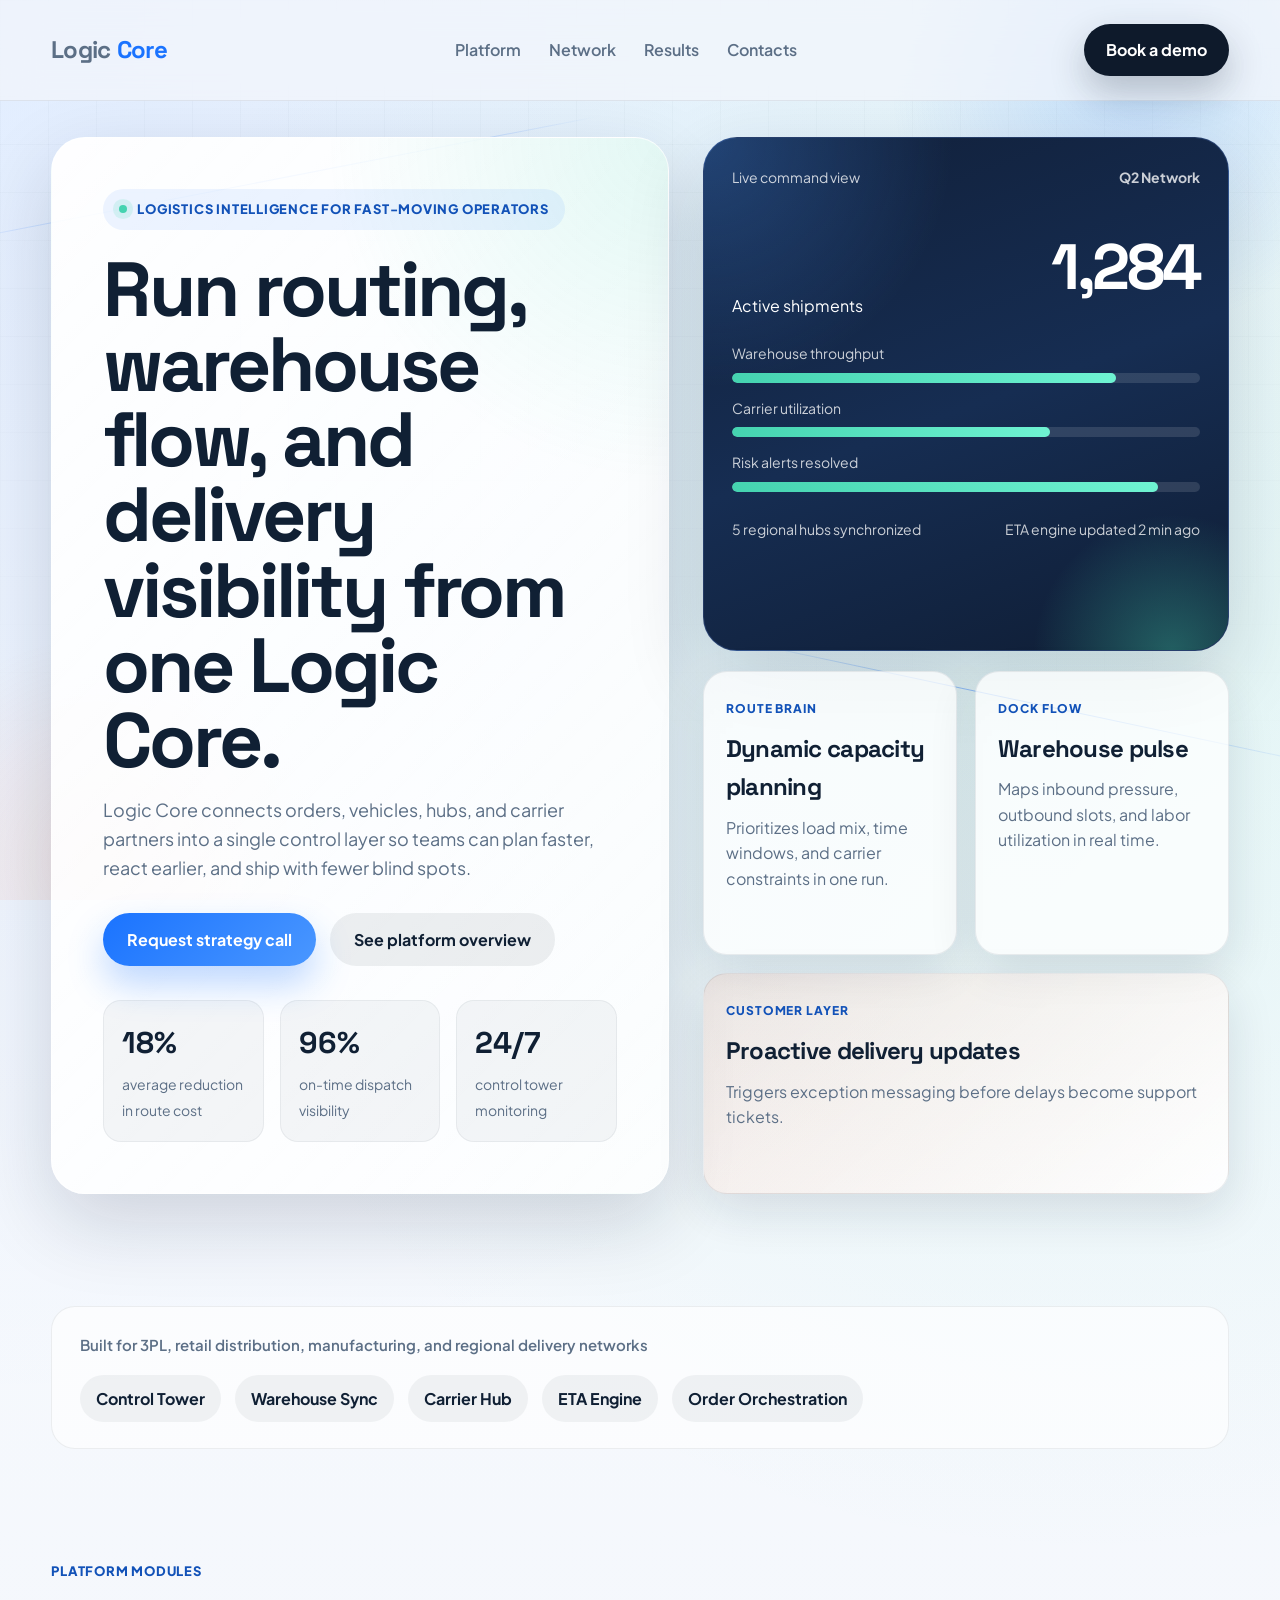
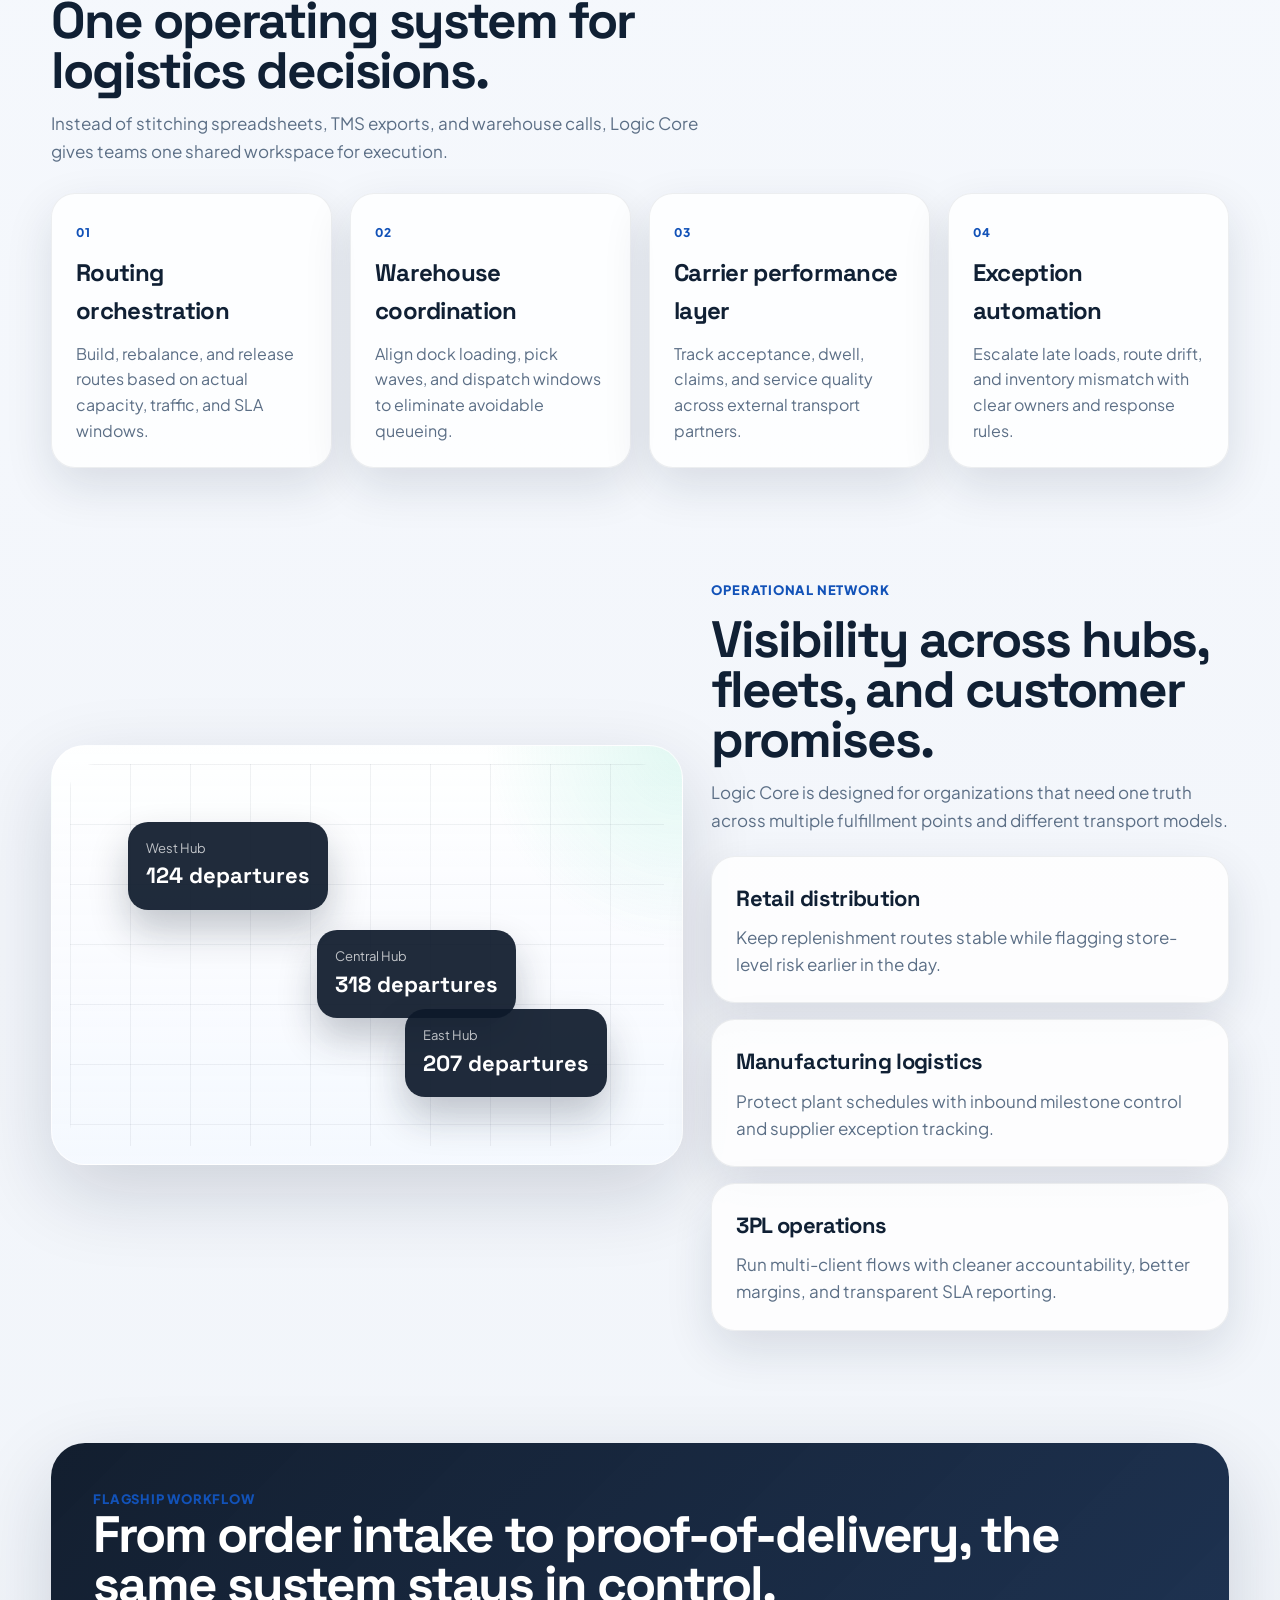
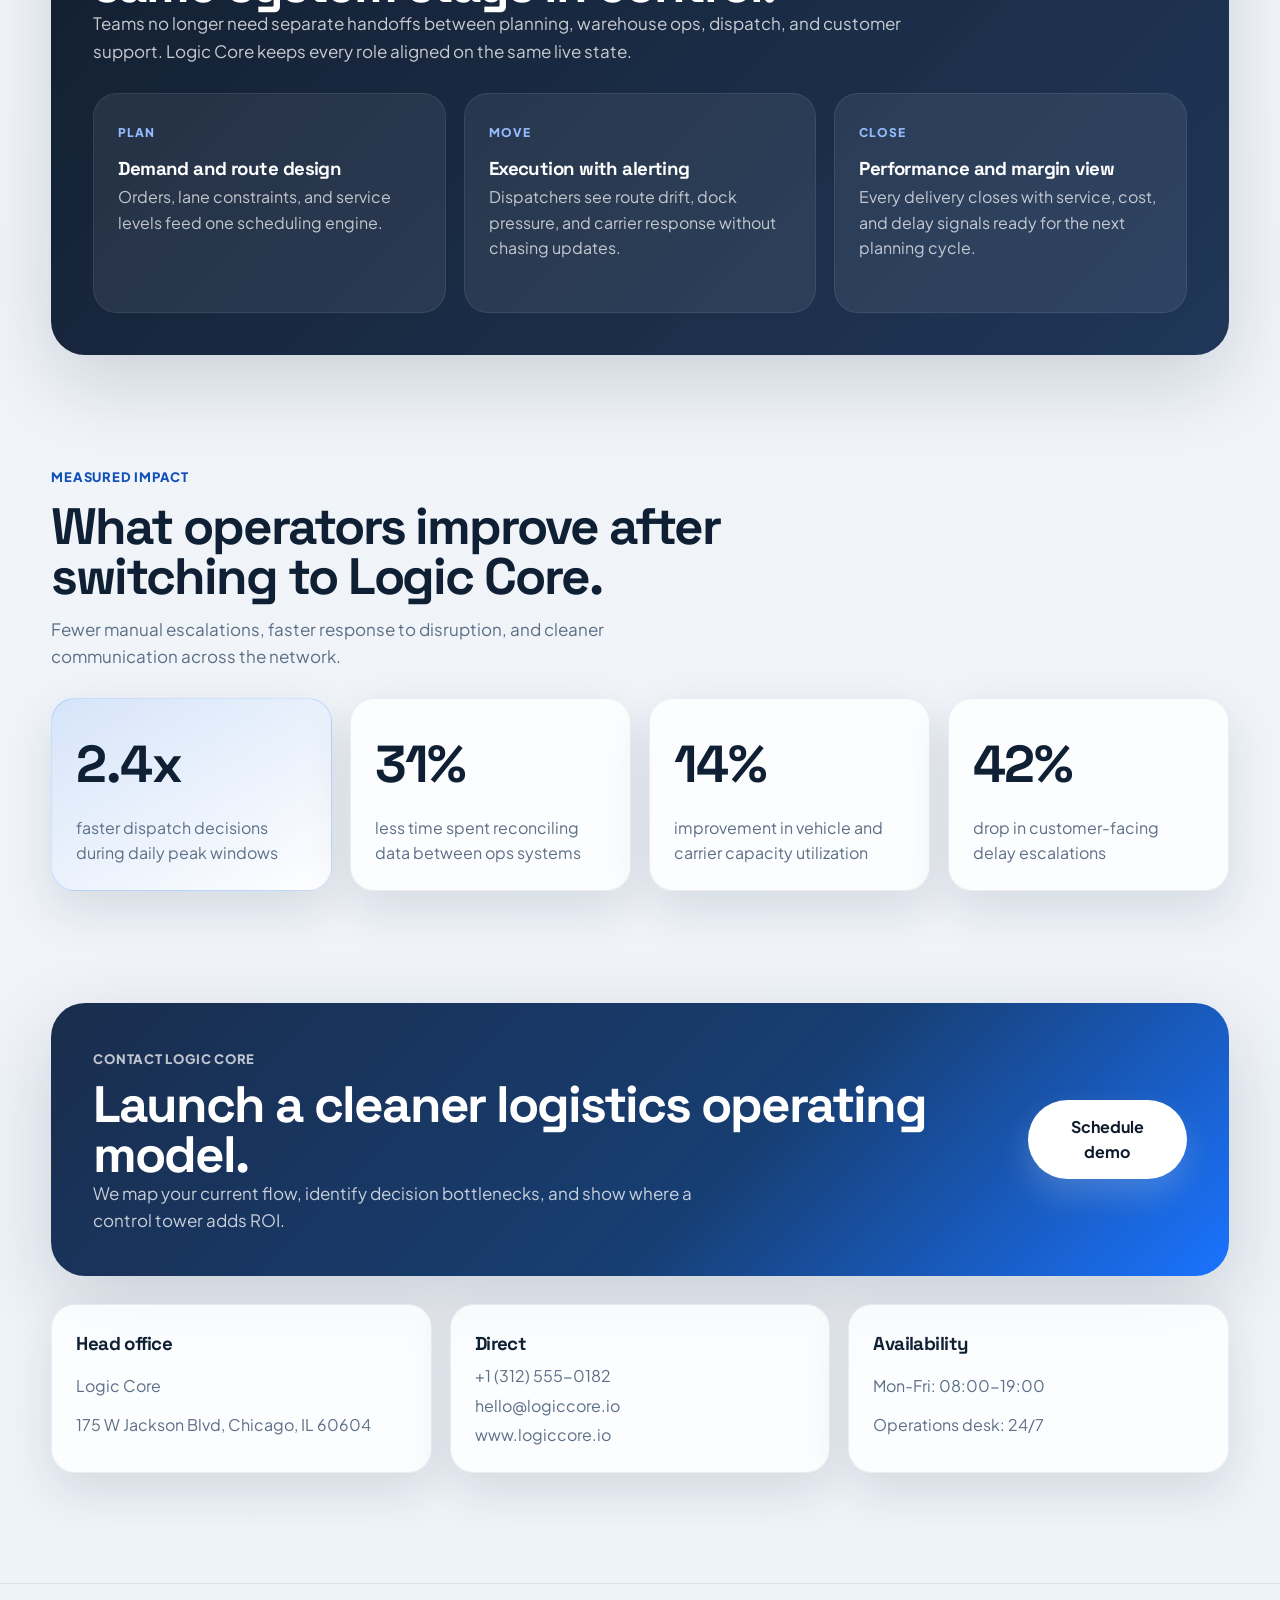
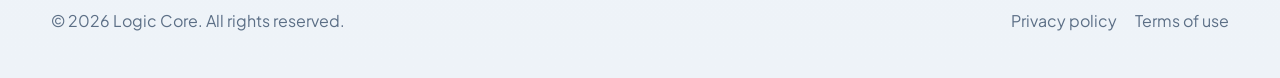
==== commit 11f3e676: "Add files via upload" ====
--- a/index.html
+++ b/index.html
@@ -3,270 +3,391 @@
   <head>
     <meta charset="utf-8" />
     <meta name="viewport" content="width=device-width, initial-scale=1" />
-    <title>ARCHIVE MODULE SOL LLC — Archive & Digital Records Solutions</title>
-    <meta name="description" content="ARCHIVE MODULE SOL LLC designs archive spaces, digitizes records, and implements secure document lifecycle management for regulated businesses." />
+    <title>Logic Core — Intelligent Logistics Control Tower</title>
+    <meta
+      name="description"
+      content="Logic Core unifies routing, warehouse visibility, carrier operations, and live delivery intelligence into one logistics control tower."
+    />
     <link rel="preconnect" href="https://fonts.googleapis.com" />
     <link rel="preconnect" href="https://fonts.gstatic.com" crossorigin />
-    <link href="https://fonts.googleapis.com/css2?family=Manrope:wght@300;400;500;600;700;800&family=Fraunces:opsz,wght@9..144,600;700&display=swap" rel="stylesheet" />
+    <link
+      href="https://fonts.googleapis.com/css2?family=Space+Grotesk:wght@400;500;700&family=Plus+Jakarta+Sans:wght@400;500;600;700;800&display=swap"
+      rel="stylesheet"
+    />
     <link rel="stylesheet" href="styles.css" />
-    <meta name="google-site-verification" content="Vh3XaIUkRYULYLfVCv2qgRtJl5Pf_jLAH1DKmTVjTuo" />
+    <meta
+      name="google-site-verification"
+      content="AZudMx15DYy9YZSuo9VFVe88tHNE3E-ya8mJ55y3KtU"
+    />
   </head>
   <body>
-    <div class="bg">
-      <div class="bg__grain"></div>
-      <div class="bg__blob bg__blob--a"></div>
-      <div class="bg__blob bg__blob--b"></div>
-      <div class="bg__blob bg__blob--c"></div>
+    <div class="bg" aria-hidden="true">
+      <div class="bg__mesh"></div>
+      <div class="bg__line bg__line--one"></div>
+      <div class="bg__line bg__line--two"></div>
+      <div class="bg__glow bg__glow--one"></div>
+      <div class="bg__glow bg__glow--two"></div>
     </div>
 
     <header class="nav">
-      <div class="nav__logo">ARCHIVE MODULE SOL LLC</div>
+      <a class="nav__logo" href="#top">
+        <span>Logic</span>
+        <strong>Core</strong>
+      </a>
       <nav class="nav__links">
-        <a href="#services">Services</a>
-        <a href="#doctors">Team</a>
-        <a href="#steps">Process</a>
+        <a href="#platform">Platform</a>
+        <a href="#network">Network</a>
+        <a href="#results">Results</a>
         <a href="#contacts">Contacts</a>
       </nav>
-      <button class="nav__cta" data-open="form">Request a Consult</button>
+      <button class="nav__cta" data-open="form">Book a demo</button>
       <button class="nav__burger" aria-label="Open menu">Menu</button>
     </header>
 
-    <main>
-      <section class="hero">
+    <main id="top">
+      <section class="hero" data-reveal>
         <div class="hero__content">
-          <div class="hero__badge">B2B archive infrastructure · audit to delivery</div>
-          <h1>Turn records into a governed archive, not a growing risk.</h1>
+          <div class="hero__eyebrow">
+            <span class="hero__eyebrow-dot"></span>
+            Logistics intelligence for fast-moving operators
+          </div>
+          <h1>
+            Run routing, warehouse flow, and delivery visibility from one Logic
+            Core.
+          </h1>
           <p>
-            ARCHIVE MODULE SOL LLC helps companies organize paper and digital records with inventory control,
-            modular archive systems, digitization, and retention compliance.
+            Logic Core connects orders, vehicles, hubs, and carrier partners
+            into a single control layer so teams can plan faster, react earlier,
+            and ship with fewer blind spots.
           </p>
           <div class="hero__actions">
-            <button class="btn btn--primary" data-open="form">Request an audit</button>
-            <button class="btn btn--ghost" data-open="tour">View case study</button>
+            <button class="btn btn--primary" data-open="form">
+              Request strategy call
+            </button>
+            <button class="btn btn--secondary" data-open="tour">
+              See platform overview
+            </button>
           </div>
           <div class="hero__stats">
-            <div>
-              <strong>10+ years</strong>
-              <span>in archive delivery</span>
+            <article>
+              <strong>18%</strong>
+              <span>average reduction in route cost</span>
+            </article>
+            <article>
+              <strong>96%</strong>
+              <span>on-time dispatch visibility</span>
+            </article>
+            <article>
+              <strong>24/7</strong>
+              <span>control tower monitoring</span>
+            </article>
+          </div>
+        </div>
+
+        <div class="hero__visual">
+          <div class="hero__panel panel panel--primary" data-reveal>
+            <div class="panel__topline">
+              <span>Live command view</span>
+              <strong>Q2 Network</strong>
             </div>
-            <div>
-              <strong>4 industries</strong>
-              <span>retail, logistics, finance, real estate</span>
+            <div class="panel__metric">
+              <span>Active shipments</span>
+              <strong>1,284</strong>
             </div>
-            <div>
-              <strong>99.9%</strong>
-              <span>digital archive availability</span>
-            </div>
-          </div>
-        </div>
-        <div class="hero__visual">
-          <div class="hero__card">
-            <div class="hero__card-header">30-day project snapshot</div>
-            <div class="hero__card-body">
-              <div class="hero__card-line">
-                <span>Records cataloged</span>
-                <strong>46,200 files</strong>
+            <div class="panel__bars">
+              <div>
+                <label>Warehouse throughput</label>
+                <div class="panel__bar"><span style="width: 82%"></span></div>
               </div>
-              <div class="hero__card-line">
-                <span>Digitized volume</span>
-                <strong>380 GB archived</strong>
+              <div>
+                <label>Carrier utilization</label>
+                <div class="panel__bar"><span style="width: 68%"></span></div>
               </div>
-              <div class="hero__card-line">
-                <span>Cost reduction</span>
-                <strong>up to 34% storage</strong>
+              <div>
+                <label>Risk alerts resolved</label>
+                <div class="panel__bar"><span style="width: 91%"></span></div>
               </div>
             </div>
-          </div>
-          <div class="hero__gallery">
-            <div class="hero__photo hero__photo--one"></div>
-            <div class="hero__photo hero__photo--two"></div>
-            <div class="hero__photo hero__photo--three"></div>
-          </div>
-        </div>
-      </section>
-
-      <section class="flow" id="steps">
-        <div class="section__head">
-          <h2>How we deploy archives without business disruption</h2>
-          <p>A clear process with controlled timelines and risk management.</p>
-        </div>
-        <div class="flow__grid">
-          <article>
-            <span>01</span>
-            <h3>Archive audit</h3>
-            <p>We map document types, retention rules, volume, and compliance risks.</p>
-          </article>
-          <article>
-            <span>02</span>
-            <h3>Module design</h3>
-            <p>We design shelving, access zones, labeling, and issue workflows.</p>
-          </article>
-          <article>
-            <span>03</span>
-            <h3>Digitization and indexing</h3>
-            <p>We scan, apply metadata, and deliver fast search with OCR.</p>
-          </article>
-          <article>
-            <span>04</span>
-            <h3>Operational governance</h3>
-            <p>We implement SLAs, retention automation, and secure disposition.</p>
-          </article>
-        </div>
-      </section>
-
-      <section class="services" id="services">
-        <div class="section__head">
-          <h2>Core services</h2>
-          <p>End-to-end: from physical archives to a digital records hub.</p>
-        </div>
-        <div class="services__grid">
-          <article class="service">
-            <div class="service__icon">TX</div>
-            <h3>Archive consulting</h3>
-            <p>Retention policies, access matrix, and audit-ready documentation.</p>
-          </article>
-          <article class="service">
-            <div class="service__icon">CR</div>
-            <h3>Modular storage</h3>
-            <p>Design and installation of mobile and static archive systems.</p>
-          </article>
-          <article class="service">
-            <div class="service__icon">SX</div>
-            <h3>Digitization</h3>
-            <p>High-volume scanning, OCR, QA, and ECM/ERP export.</p>
-          </article>
-          <article class="service">
-            <div class="service__icon">LB</div>
-            <h3>Cataloging</h3>
-            <p>Unified file structure, barcode tracking, and chain of custody.</p>
-          </article>
-          <article class="service">
-            <div class="service__icon">SEC</div>
-            <h3>Secure storage</h3>
-            <p>Temperature zoning, access controls, and activity logging.</p>
-          </article>
-          <article class="service">
-            <div class="service__icon">GR</div>
-            <h3>Lifecycle management</h3>
-            <p>Automated reminders and compliant records disposition.</p>
-          </article>
-        </div>
-      </section>
-
-      <section class="doctors" id="doctors">
-        <div class="section__head">
-          <h2>Project leadership</h2>
-          <p>A team that aligns archival practice with modern systems.</p>
-        </div>
-        <div class="doctors__grid">
-          <article class="doctor doctor--chief">
-            <div class="doctor__photo doctor__photo--one"></div>
-            <h3>Michael R. Collins</h3>
-            <p>Managing Partner · Archive transformation</p>
-          </article>
-          <article class="doctor">
-            <div class="doctor__photo doctor__photo--two"></div>
-            <h3>Elena Morozova</h3>
-            <p>Head of Digitization · OCR and indexing</p>
-          </article>
-          <article class="doctor">
-            <div class="doctor__photo doctor__photo--three"></div>
-            <h3>Jason Patel</h3>
-            <p>Compliance Lead · Records retention</p>
-          </article>
-        </div>
-      </section>
-
-      <section class="tour">
-        <div class="tour__panel">
-          <h2>What a real deployment looks like</h2>
+            <div class="panel__foot">
+              <span>5 regional hubs synchronized</span>
+              <span>ETA engine updated 2 min ago</span>
+            </div>
+          </div>
+
+          <div class="hero__stack">
+            <article class="stack-card" data-reveal>
+              <span class="stack-card__label">Route Brain</span>
+              <strong>Dynamic capacity planning</strong>
+              <p>
+                Prioritizes load mix, time windows, and carrier constraints in
+                one run.
+              </p>
+            </article>
+            <article class="stack-card" data-reveal>
+              <span class="stack-card__label">Dock Flow</span>
+              <strong>Warehouse pulse</strong>
+              <p>
+                Maps inbound pressure, outbound slots, and labor utilization in
+                real time.
+              </p>
+            </article>
+            <article class="stack-card stack-card--accent" data-reveal>
+              <span class="stack-card__label">Customer Layer</span>
+              <strong>Proactive delivery updates</strong>
+              <p>
+                Triggers exception messaging before delays become support
+                tickets.
+              </p>
+            </article>
+          </div>
+        </div>
+      </section>
+
+      <section class="partners" data-reveal>
+        <span
+          >Built for 3PL, retail distribution, manufacturing, and regional
+          delivery networks</span
+        >
+        <div class="partners__track">
+          <span>Control Tower</span>
+          <span>Warehouse Sync</span>
+          <span>Carrier Hub</span>
+          <span>ETA Engine</span>
+          <span>Order Orchestration</span>
+        </div>
+      </section>
+
+      <section class="platform" id="platform">
+        <div class="section__head" data-reveal>
+          <span class="section__eyebrow">Platform modules</span>
+          <h2>One operating system for logistics decisions.</h2>
           <p>
-            For a regional logistics company, we migrated 120,000 files into a modular archive, launched a digital
-            registry, and reduced document retrieval from 2 hours to 4 minutes.
+            Instead of stitching spreadsheets, TMS exports, and warehouse calls,
+            Logic Core gives teams one shared workspace for execution.
           </p>
-          <button class="btn btn--primary" data-open="tour">Open case study</button>
-        </div>
-        <div class="tour__gallery">
-          <div class="tour__shot tour__shot--one"></div>
-          <div class="tour__shot tour__shot--two"></div>
-          <div class="tour__shot tour__shot--three"></div>
-        </div>
-      </section>
-
-      <section class="testimonials">
-        <div class="section__head">
-          <h2>What clients say</h2>
-          <p>Feedback from teams after archive modernization.</p>
-        </div>
-        <div class="testimonials__grid">
-          <article>
-            <p>“Within three months we resolved paper chaos and passed audit with zero findings.”</p>
-            <span>Financial group, CFO</span>
-          </article>
-          <article>
-            <p>“Contract search became instant, and sales never paused during rollout.”</p>
-            <span>Real estate developer, COO</span>
-          </article>
-          <article>
-            <p>“We cut archive footprint in half and now have clear retention control.”</p>
-            <span>Logistics operator, Head of Legal Ops</span>
-          </article>
-        </div>
-      </section>
-
-      <section class="cta" id="contacts">
+        </div>
+        <div class="platform__grid">
+          <article class="capability" data-reveal>
+            <div class="capability__index">01</div>
+            <h3>Routing orchestration</h3>
+            <p>
+              Build, rebalance, and release routes based on actual capacity,
+              traffic, and SLA windows.
+            </p>
+          </article>
+          <article class="capability" data-reveal>
+            <div class="capability__index">02</div>
+            <h3>Warehouse coordination</h3>
+            <p>
+              Align dock loading, pick waves, and dispatch windows to eliminate
+              avoidable queueing.
+            </p>
+          </article>
+          <article class="capability" data-reveal>
+            <div class="capability__index">03</div>
+            <h3>Carrier performance layer</h3>
+            <p>
+              Track acceptance, dwell, claims, and service quality across
+              external transport partners.
+            </p>
+          </article>
+          <article class="capability" data-reveal>
+            <div class="capability__index">04</div>
+            <h3>Exception automation</h3>
+            <p>
+              Escalate late loads, route drift, and inventory mismatch with
+              clear owners and response rules.
+            </p>
+          </article>
+        </div>
+      </section>
+
+      <section class="network" id="network">
+        <div class="network__map panel" data-reveal>
+          <div class="network__grid"></div>
+          <div class="network__node network__node--one">
+            <span>West Hub</span>
+            <strong>124 departures</strong>
+          </div>
+          <div class="network__node network__node--two">
+            <span>Central Hub</span>
+            <strong>318 departures</strong>
+          </div>
+          <div class="network__node network__node--three">
+            <span>East Hub</span>
+            <strong>207 departures</strong>
+          </div>
+        </div>
+
+        <div class="network__content">
+          <div class="section__head" data-reveal>
+            <span class="section__eyebrow">Operational network</span>
+            <h2>Visibility across hubs, fleets, and customer promises.</h2>
+            <p>
+              Logic Core is designed for organizations that need one truth
+              across multiple fulfillment points and different transport models.
+            </p>
+          </div>
+
+          <div class="network__list">
+            <article class="industry" data-reveal>
+              <h3>Retail distribution</h3>
+              <p>
+                Keep replenishment routes stable while flagging store-level risk
+                earlier in the day.
+              </p>
+            </article>
+            <article class="industry" data-reveal>
+              <h3>Manufacturing logistics</h3>
+              <p>
+                Protect plant schedules with inbound milestone control and
+                supplier exception tracking.
+              </p>
+            </article>
+            <article class="industry" data-reveal>
+              <h3>3PL operations</h3>
+              <p>
+                Run multi-client flows with cleaner accountability, better
+                margins, and transparent SLA reporting.
+              </p>
+            </article>
+          </div>
+        </div>
+      </section>
+
+      <section class="story" data-reveal>
+        <div class="story__intro">
+          <span class="section__eyebrow">Flagship workflow</span>
+          <h2>
+            From order intake to proof-of-delivery, the same system stays in
+            control.
+          </h2>
+          <p>
+            Teams no longer need separate handoffs between planning, warehouse
+            ops, dispatch, and customer support. Logic Core keeps every role
+            aligned on the same live state.
+          </p>
+        </div>
+        <div class="story__grid">
+          <article class="story-card" data-reveal>
+            <span>Plan</span>
+            <h3>Demand and route design</h3>
+            <p>
+              Orders, lane constraints, and service levels feed one scheduling
+              engine.
+            </p>
+          </article>
+          <article class="story-card" data-reveal>
+            <span>Move</span>
+            <h3>Execution with alerting</h3>
+            <p>
+              Dispatchers see route drift, dock pressure, and carrier response
+              without chasing updates.
+            </p>
+          </article>
+          <article class="story-card" data-reveal>
+            <span>Close</span>
+            <h3>Performance and margin view</h3>
+            <p>
+              Every delivery closes with service, cost, and delay signals ready
+              for the next planning cycle.
+            </p>
+          </article>
+        </div>
+      </section>
+
+      <section class="results" id="results">
+        <div class="section__head" data-reveal>
+          <span class="section__eyebrow">Measured impact</span>
+          <h2>What operators improve after switching to Logic Core.</h2>
+          <p>
+            Fewer manual escalations, faster response to disruption, and cleaner
+            communication across the network.
+          </p>
+        </div>
+        <div class="results__grid">
+          <article class="result-card result-card--highlight" data-reveal>
+            <strong>2.4x</strong>
+            <span>faster dispatch decisions during daily peak windows</span>
+          </article>
+          <article class="result-card" data-reveal>
+            <strong>31%</strong>
+            <span>less time spent reconciling data between ops systems</span>
+          </article>
+          <article class="result-card" data-reveal>
+            <strong>14%</strong>
+            <span>improvement in vehicle and carrier capacity utilization</span>
+          </article>
+          <article class="result-card" data-reveal>
+            <strong>42%</strong>
+            <span>drop in customer-facing delay escalations</span>
+          </article>
+        </div>
+      </section>
+
+      <section class="cta" id="contacts" data-reveal>
         <div class="cta__card">
           <div>
-            <h2>Start your archive project now</h2>
-            <p>Leave your contact details and we will prepare a rollout plan.</p>
-          </div>
-          <button class="btn btn--dark" data-open="form">Get a consultation</button>
+            <span class="section__eyebrow">Contact Logic Core</span>
+            <h2>Launch a cleaner logistics operating model.</h2>
+            <p>
+              We map your current flow, identify decision bottlenecks, and show
+              where a control tower adds ROI.
+            </p>
+          </div>
+          <button class="btn btn--primary btn--light" data-open="form">
+            Schedule demo
+          </button>
         </div>
         <div class="cta__info">
-          <div>
-            <h3>Contacts</h3>
-            <p>+1 (312) 555-0148</p>
-            <p>hello@infinitlogs.site</p>
-            <p>infinitlogs.site</p>
-            <p>220 N Green St, Chicago, IL 60607</p>
-          </div>
-          <div>
-            <h3>Hours</h3>
-            <p>Mon-Fri: 08:30-19:00</p>
-            <p>Sat: 10:00-15:00</p>
-          </div>
-          <div>
-            <h3>Legal</h3>
-            <p>Company: ARCHIVE MODULE SOL LLC</p>
-          </div>
+          <article data-reveal>
+            <h3>Head office</h3>
+            <p>Logic Core</p>
+            <p>175 W Jackson Blvd, Chicago, IL 60604</p>
+          </article>
+          <article data-reveal>
+            <h3>Direct</h3>
+            <p>+1 (312) 555-0182</p>
+            <p>hello@logiccore.io</p>
+            <p>www.logiccore.io</p>
+          </article>
+          <article data-reveal>
+            <h3>Availability</h3>
+            <p>Mon-Fri: 08:00-19:00</p>
+            <p>Operations desk: 24/7</p>
+          </article>
         </div>
       </section>
     </main>
 
     <footer class="footer">
-      <div>© 2026 ARCHIVE MODULE SOL LLC. All rights reserved.</div>
+      <div>© 2026 Logic Core. All rights reserved.</div>
       <div class="footer__links">
         <a href="#">Privacy policy</a>
-        <a href="#">Terms of service</a>
+        <a href="#">Terms of use</a>
       </div>
     </footer>
 
     <div class="modal" id="form">
       <div class="modal__card">
         <button class="modal__close" data-close>Close</button>
-        <h3>Archive audit request</h3>
-        <p>Leave your details and we will contact you within one business day.</p>
+        <h3>Book a Logic Core demo</h3>
+        <p>
+          Share your operation details and the team will get back within one
+          business day.
+        </p>
         <form class="modal__form">
           <input type="text" placeholder="Name and company" required />
+          <input type="email" placeholder="Work email" required />
           <input type="tel" placeholder="Phone" required />
           <select required>
-            <option value="">Select a service</option>
-            <option>Archive audit</option>
-            <option>Document digitization</option>
-            <option>Modular archive</option>
-            <option>Compliance support</option>
+            <option value="">Choose your focus</option>
+            <option>Routing and dispatch</option>
+            <option>Warehouse coordination</option>
+            <option>Carrier visibility</option>
+            <option>Full control tower rollout</option>
           </select>
-          <button class="btn btn--primary" type="submit">Submit</button>
+          <button class="btn btn--primary" type="submit">Send request</button>
         </form>
       </div>
     </div>
@@ -274,10 +395,13 @@
     <div class="modal" id="tour">
       <div class="modal__card modal__card--wide">
         <button class="modal__close" data-close>Close</button>
-        <h3>Implementation case study</h3>
-        <p>An interactive overview is in production.</p>
+        <h3>Platform overview</h3>
+        <p>
+          Interactive product tour and workflow walkthrough are being prepared
+          for this landing page.
+        </p>
         <div class="modal__video">
-          <div>Materials coming soon</div>
+          <div>Logic Core overview coming soon</div>
         </div>
       </div>
     </div>
--- a/styles.css
+++ b/styles.css
@@ -1,18 +1,26 @@
 :root {
-  --ink: #121217;
-  --paper: #f6f4f0;
-  --sand: #efe6dc;
-  --leaf: #1f4d3a;
-  --leaf-strong: #0f2f23;
-  --sun: #f6c36a;
-  --coral: #f27a72;
-  --azure: #2d6f91;
+  --bg: #f3f6fb;
+  --surface: rgba(255, 255, 255, 0.8);
+  --surface-strong: #ffffff;
+  --surface-dark: #0e1a2b;
+  --surface-dark-soft: rgba(14, 26, 43, 0.88);
+  --line: rgba(24, 42, 68, 0.12);
+  --line-strong: rgba(112, 154, 255, 0.24);
+  --text: #102034;
+  --muted: #5c6f86;
+  --brand: #1a73ff;
+  --brand-deep: #1252b8;
+  --accent: #ff885b;
+  --accent-soft: #ffe1d6;
+  --mint: #45d3b0;
   --white: #ffffff;
-  --shadow: 0 30px 80px rgba(18, 18, 23, 0.15);
-  --radius: 28px;
-  --radius-sm: 18px;
-  --font-body: "Manrope", "Segoe UI", sans-serif;
-  --font-display: "Fraunces", "Times New Roman", serif;
+  --shadow-lg: 0 28px 80px rgba(10, 26, 49, 0.16);
+  --shadow-md: 0 18px 48px rgba(13, 31, 57, 0.12);
+  --radius-xl: 34px;
+  --radius-lg: 24px;
+  --radius-md: 18px;
+  --font-body: "Plus Jakarta Sans", "Segoe UI", sans-serif;
+  --font-display: "Space Grotesk", "Segoe UI", sans-serif;
 }
 
 * {
@@ -21,11 +29,26 @@
   padding: 0;
 }
 
+html {
+  scroll-behavior: smooth;
+}
+
 body {
+  min-height: 100vh;
+  background:
+    radial-gradient(
+      circle at top left,
+      rgba(26, 115, 255, 0.1),
+      transparent 28%
+    ),
+    radial-gradient(
+      circle at 85% 12%,
+      rgba(69, 211, 176, 0.12),
+      transparent 22%
+    ),
+    linear-gradient(180deg, #f8fbff 0%, var(--bg) 52%, #eef3f8 100%);
+  color: var(--text);
   font-family: var(--font-body);
-  color: var(--ink);
-  background: var(--paper);
-  min-height: 100vh;
   line-height: 1.6;
 }
 
@@ -35,460 +58,772 @@
 }
 
 button {
-  font-family: inherit;
   border: none;
   background: none;
+  font: inherit;
   cursor: pointer;
 }
 
 .bg {
   position: fixed;
   inset: 0;
+  z-index: -2;
   overflow: hidden;
-  z-index: -2;
-}
-
-.bg__grain {
+  pointer-events: none;
+}
+
+.bg__mesh {
   position: absolute;
-  inset: -200px;
-  background: url("data:image/svg+xml,%3Csvg xmlns='http://www.w3.org/2000/svg' width='200' height='200' viewBox='0 0 200 200'%3E%3Cfilter id='n'%3E%3CfeTurbulence type='fractalNoise' baseFrequency='0.8' numOctaves='2'/%3E%3C/filter%3E%3Crect width='200' height='200' filter='url(%23n)' opacity='0.08'/%3E%3C/svg%3E");
-  mix-blend-mode: soft-light;
-  pointer-events: none;
-}
-
-.bg__blob {
+  inset: 0;
+  background-image:
+    linear-gradient(rgba(16, 32, 52, 0.03) 1px, transparent 1px),
+    linear-gradient(90deg, rgba(16, 32, 52, 0.03) 1px, transparent 1px);
+  background-size: 48px 48px;
+  mask-image: linear-gradient(180deg, rgba(0, 0, 0, 0.8), transparent 90%);
+}
+
+.bg__line,
+.bg__glow {
   position: absolute;
-  border-radius: 50%;
-  opacity: 0.6;
-}
-
-.bg__blob--a {
+  border-radius: 999px;
+}
+
+.bg__line {
+  height: 1px;
+  background: linear-gradient(
+    90deg,
+    transparent,
+    rgba(26, 115, 255, 0.5),
+    transparent
+  );
+}
+
+.bg__line--one {
+  top: 20%;
+  left: -5%;
+  width: 52%;
+  transform: rotate(-11deg);
+}
+
+.bg__line--two {
+  right: -4%;
+  bottom: 22%;
+  width: 48%;
+  transform: rotate(12deg);
+}
+
+.bg__glow--one {
   width: 520px;
   height: 520px;
-  background: radial-gradient(circle at 30% 30%, #f7d8a8, rgba(247, 216, 168, 0));
-  top: -100px;
-  left: -140px;
-}
-
-.bg__blob--b {
-  width: 520px;
-  height: 520px;
-  background: radial-gradient(circle at 70% 30%, rgba(63, 138, 120, 0.8), rgba(63, 138, 120, 0));
+  top: -180px;
   right: -120px;
-  top: 100px;
-}
-
-.bg__blob--c {
+  background: radial-gradient(
+    circle,
+    rgba(26, 115, 255, 0.18),
+    transparent 68%
+  );
+}
+
+.bg__glow--two {
   width: 480px;
   height: 480px;
-  background: radial-gradient(circle at 30% 70%, rgba(242, 122, 114, 0.7), rgba(242, 122, 114, 0));
-  bottom: -160px;
-  left: 10%;
+  left: -140px;
+  bottom: -200px;
+  background: radial-gradient(
+    circle,
+    rgba(255, 136, 91, 0.14),
+    transparent 66%
+  );
 }
 
 .nav {
+  position: sticky;
+  top: 0;
+  z-index: 20;
   display: flex;
   align-items: center;
   justify-content: space-between;
-  padding: 28px clamp(24px, 4vw, 80px);
-  position: sticky;
-  top: 0;
-  z-index: 10;
-  backdrop-filter: blur(16px);
-  background: rgba(246, 244, 240, 0.7);
-  border-bottom: 1px solid rgba(18, 18, 23, 0.08);
+  gap: 20px;
+  padding: 24px clamp(20px, 4vw, 72px);
+  background: rgba(243, 246, 251, 0.72);
+  backdrop-filter: blur(18px);
+  border-bottom: 1px solid rgba(16, 32, 52, 0.08);
 }
 
 .nav__logo {
+  display: inline-flex;
+  align-items: baseline;
+  gap: 6px;
   font-family: var(--font-display);
-  font-size: 22px;
+  font-size: 24px;
   font-weight: 700;
+  letter-spacing: -0.03em;
+}
+
+.nav__logo span {
+  color: var(--muted);
+}
+
+.nav__logo strong {
+  color: var(--brand);
 }
 
 .nav__links {
   display: flex;
-  gap: 24px;
-  font-weight: 500;
+  align-items: center;
+  gap: 28px;
+  color: var(--muted);
+  font-weight: 600;
+}
+
+.nav__links a:hover {
+  color: var(--text);
+}
+
+.nav__cta,
+.btn {
+  transition:
+    transform 0.25s ease,
+    box-shadow 0.25s ease,
+    background-color 0.25s ease;
 }
 
 .nav__cta {
-  padding: 12px 24px;
+  padding: 13px 22px;
   border-radius: 999px;
-  background: var(--leaf);
+  background: var(--surface-dark);
   color: var(--white);
-  font-weight: 600;
-  box-shadow: 0 12px 30px rgba(31, 77, 58, 0.3);
+  box-shadow: 0 16px 36px rgba(14, 26, 43, 0.24);
+  font-weight: 700;
 }
 
 .nav__burger {
   display: none;
-  padding: 10px 14px;
+  padding: 10px 16px;
   border-radius: 999px;
-  background: rgba(18, 18, 23, 0.08);
-  font-weight: 600;
+  background: rgba(16, 32, 52, 0.08);
+  color: var(--text);
+  font-weight: 700;
 }
 
 main {
-  display: flex;
-  flex-direction: column;
-  gap: 120px;
-  padding: 40px clamp(24px, 4vw, 80px) 120px;
+  display: grid;
+  gap: 112px;
+  padding: 36px clamp(20px, 4vw, 72px) 110px;
 }
 
 section {
-  scroll-margin-top: 120px;
+  scroll-margin-top: 112px;
 }
 
 .hero {
   display: grid;
-  grid-template-columns: repeat(auto-fit, minmax(280px, 1fr));
-  align-items: center;
-  gap: 48px;
-}
-
-.hero__content h1 {
-  font-family: var(--font-display);
-  font-size: clamp(36px, 4vw, 56px);
-  margin: 16px 0;
-  line-height: 1.05;
-}
-
-.hero__badge {
+  grid-template-columns: minmax(0, 1.08fr) minmax(320px, 0.92fr);
+  gap: 34px;
+  align-items: stretch;
+}
+
+.hero__content,
+.hero__visual {
+  min-width: 0;
+}
+
+.hero__content {
+  padding: clamp(28px, 4vw, 56px);
+  border-radius: var(--radius-xl);
+  background:
+    radial-gradient(
+      circle at top right,
+      rgba(69, 211, 176, 0.14),
+      transparent 28%
+    ),
+    linear-gradient(
+      135deg,
+      rgba(255, 255, 255, 0.94),
+      rgba(255, 255, 255, 0.78)
+    );
+  box-shadow: var(--shadow-lg);
+  border: 1px solid rgba(255, 255, 255, 0.7);
+}
+
+.hero__eyebrow,
+.section__eyebrow {
   display: inline-flex;
   align-items: center;
   gap: 10px;
-  padding: 8px 16px;
   border-radius: 999px;
-  background: var(--sand);
-  font-weight: 600;
+  font-size: 13px;
+  font-weight: 800;
+  letter-spacing: 0.06em;
+  text-transform: uppercase;
+}
+
+.hero__eyebrow {
+  margin-bottom: 22px;
+  padding: 10px 16px;
+  background: rgba(26, 115, 255, 0.08);
+  color: var(--brand-deep);
+}
+
+.hero__eyebrow-dot {
+  width: 8px;
+  height: 8px;
+  border-radius: 50%;
+  background: var(--mint);
+  box-shadow: 0 0 0 6px rgba(69, 211, 176, 0.15);
+}
+
+.hero h1,
+.section__head h2,
+.story__intro h2,
+.cta__card h2 {
+  font-family: var(--font-display);
+  letter-spacing: -0.04em;
+  line-height: 0.98;
+}
+
+.hero h1 {
+  max-width: 11ch;
+  font-size: clamp(42px, 6vw, 78px);
+  margin-bottom: 18px;
 }
 
 .hero__content p {
-  max-width: 520px;
+  max-width: 620px;
   font-size: 18px;
+  color: var(--muted);
 }
 
 .hero__actions {
   display: flex;
   flex-wrap: wrap;
+  gap: 14px;
+  margin: 30px 0 34px;
+}
+
+.btn {
+  display: inline-flex;
+  align-items: center;
+  justify-content: center;
+  min-height: 52px;
+  padding: 14px 24px;
+  border-radius: 999px;
+  font-weight: 700;
+}
+
+.btn--primary {
+  background: linear-gradient(135deg, var(--brand), #4a97ff);
+  color: var(--white);
+  box-shadow: 0 18px 36px rgba(26, 115, 255, 0.28);
+}
+
+.btn--secondary {
+  background: rgba(16, 32, 52, 0.07);
+  color: var(--text);
+}
+
+.btn--light {
+  background: var(--white);
+  color: var(--surface-dark);
+  box-shadow: 0 16px 32px rgba(255, 255, 255, 0.18);
+}
+
+.btn:hover,
+.nav__cta:hover {
+  transform: translateY(-2px);
+}
+
+.hero__stats {
+  display: grid;
+  grid-template-columns: repeat(3, minmax(0, 1fr));
   gap: 16px;
-  margin: 26px 0 32px;
-}
-
-.btn {
-  padding: 14px 26px;
+}
+
+.hero__stats article {
+  padding: 18px;
+  border-radius: var(--radius-md);
+  background: rgba(16, 32, 52, 0.04);
+  border: 1px solid rgba(16, 32, 52, 0.06);
+}
+
+.hero__stats strong {
+  display: block;
+  margin-bottom: 4px;
+  font-size: clamp(22px, 3vw, 30px);
+  font-family: var(--font-display);
+}
+
+.hero__stats span {
+  color: var(--muted);
+  font-size: 14px;
+}
+
+.hero__visual {
+  display: grid;
+  gap: 20px;
+}
+
+.panel {
+  position: relative;
+  overflow: hidden;
+  border-radius: var(--radius-xl);
+  background: linear-gradient(
+    160deg,
+    rgba(255, 255, 255, 0.9),
+    rgba(243, 247, 255, 0.78)
+  );
+  border: 1px solid rgba(255, 255, 255, 0.72);
+  box-shadow: var(--shadow-lg);
+}
+
+.panel--primary {
+  padding: 28px;
+  min-height: 360px;
+  background:
+    radial-gradient(
+      circle at top left,
+      rgba(74, 151, 255, 0.3),
+      transparent 34%
+    ),
+    linear-gradient(160deg, #11203a 0%, #162d52 52%, #0f1d34 100%);
+  color: var(--white);
+  border-color: rgba(112, 154, 255, 0.22);
+}
+
+.panel--primary::after {
+  content: "";
+  position: absolute;
+  inset: auto -16% -28% auto;
+  width: 280px;
+  height: 280px;
+  border-radius: 50%;
+  background: radial-gradient(
+    circle,
+    rgba(69, 211, 176, 0.36),
+    transparent 70%
+  );
+}
+
+.panel__topline,
+.panel__metric,
+.panel__foot,
+.panel__bars {
+  position: relative;
+  z-index: 1;
+}
+
+.panel__topline,
+.panel__foot,
+.panel__metric {
+  display: flex;
+  align-items: center;
+  justify-content: space-between;
+  gap: 16px;
+}
+
+.panel__topline,
+.panel__foot {
+  color: rgba(255, 255, 255, 0.78);
+  font-size: 14px;
+}
+
+.panel__metric {
+  margin: 28px 0 24px;
+  align-items: end;
+}
+
+.panel__metric strong {
+  font-family: var(--font-display);
+  font-size: clamp(44px, 7vw, 64px);
+  letter-spacing: -0.05em;
+}
+
+.panel__bars {
+  display: grid;
+  gap: 14px;
+}
+
+.panel__bars label {
+  display: block;
+  margin-bottom: 8px;
+  font-size: 14px;
+  color: rgba(255, 255, 255, 0.78);
+}
+
+.panel__bar {
+  width: 100%;
+  height: 10px;
   border-radius: 999px;
+  background: rgba(255, 255, 255, 0.12);
+  overflow: hidden;
+}
+
+.panel__bar span {
+  display: block;
+  height: 100%;
+  border-radius: inherit;
+  background: linear-gradient(90deg, var(--mint), #6ff3d2);
+}
+
+.panel__foot {
+  margin-top: 26px;
+}
+
+.hero__stack {
+  display: grid;
+  grid-template-columns: repeat(2, minmax(0, 1fr));
+  gap: 18px;
+}
+
+.stack-card {
+  padding: 22px;
+  border-radius: var(--radius-lg);
+  background: rgba(255, 255, 255, 0.74);
+  border: 1px solid rgba(16, 32, 52, 0.08);
+  box-shadow: var(--shadow-md);
+}
+
+.stack-card--accent {
+  grid-column: span 2;
+  background: linear-gradient(
+    140deg,
+    rgba(255, 136, 91, 0.13),
+    rgba(255, 255, 255, 0.9)
+  );
+}
+
+.stack-card__label,
+.capability__index,
+.story-card span {
+  display: inline-flex;
+  margin-bottom: 12px;
+  font-size: 12px;
+  font-weight: 800;
+  letter-spacing: 0.08em;
+  text-transform: uppercase;
+  color: var(--brand-deep);
+}
+
+.stack-card strong,
+.capability h3,
+.industry h3,
+.story-card h3,
+.result-card strong,
+.cta__info h3,
+.modal__card h3 {
+  font-family: var(--font-display);
+  letter-spacing: -0.03em;
+}
+
+.stack-card strong {
+  display: block;
+  margin-bottom: 8px;
+  font-size: 24px;
+}
+
+.stack-card p {
+  color: var(--muted);
+}
+
+.partners {
+  display: grid;
+  gap: 18px;
+  padding: 26px 28px;
+  border-radius: var(--radius-lg);
+  background: rgba(255, 255, 255, 0.62);
+  border: 1px solid rgba(16, 32, 52, 0.07);
+}
+
+.partners > span {
+  color: var(--muted);
+  font-size: 15px;
   font-weight: 600;
-  transition: transform 0.25s ease, box-shadow 0.25s ease;
-}
-
-.btn--primary {
-  background: var(--leaf);
-  color: var(--white);
-  box-shadow: 0 18px 40px rgba(31, 77, 58, 0.3);
-}
-
-.btn--ghost {
-  background: rgba(18, 18, 23, 0.08);
-}
-
-.btn--dark {
-  background: var(--ink);
-  color: var(--white);
-}
-
-.btn:hover {
-  transform: translateY(-2px);
-  box-shadow: 0 18px 40px rgba(18, 18, 23, 0.2);
-}
-
-.hero__stats {
-  display: grid;
-  grid-template-columns: repeat(auto-fit, minmax(160px, 1fr));
+}
+
+.partners__track {
+  display: flex;
+  flex-wrap: wrap;
+  gap: 14px;
+}
+
+.partners__track span {
+  padding: 11px 16px;
+  border-radius: 999px;
+  background: rgba(16, 32, 52, 0.05);
+  color: var(--text);
+  font-weight: 700;
+}
+
+.section__head {
+  display: grid;
+  gap: 14px;
+  max-width: 680px;
+}
+
+.section__eyebrow {
+  color: var(--brand-deep);
+}
+
+.section__head h2,
+.story__intro h2,
+.cta__card h2 {
+  font-size: clamp(34px, 4vw, 54px);
+}
+
+.section__head p,
+.network__content p,
+.story__intro p,
+.cta__card p {
+  color: var(--muted);
+  font-size: 17px;
+}
+
+.platform,
+.results,
+.cta {
+  display: grid;
+  gap: 28px;
+}
+
+.platform__grid,
+.results__grid {
+  display: grid;
+  grid-template-columns: repeat(4, minmax(0, 1fr));
   gap: 18px;
 }
 
-.hero__stats strong {
-  font-size: 22px;
-  display: block;
-}
-
-.hero__visual {
-  display: grid;
-  gap: 24px;
-}
-
-.hero__card {
-  background: var(--white);
-  border-radius: var(--radius);
-  box-shadow: var(--shadow);
-  padding: 28px;
-}
-
-.hero__card-header {
-  font-weight: 700;
-  margin-bottom: 16px;
-}
-
-.hero__card-line {
-  display: flex;
-  justify-content: space-between;
-  padding: 12px 0;
-  border-bottom: 1px solid rgba(18, 18, 23, 0.08);
-  font-size: 15px;
-}
-
-.hero__card-line:last-child {
-  border-bottom: none;
-}
-
-.hero__gallery {
-  display: grid;
-  grid-template-columns: repeat(2, 1fr);
-  gap: 16px;
-  width: 100%;
-  max-width: 760px;
-  justify-self: end;
-}
-
-.hero__photo {
-  border-radius: var(--radius-sm);
-  aspect-ratio: 4 / 3;
-  background-size: cover;
-  background-position: center center;
-  box-shadow: var(--shadow);
-  transition: transform 0.35s ease, box-shadow 0.35s ease;
-}
-
-.hero__photo--one {
-  background-image: url("https://images.unsplash.com/photo-5utYi64hnJ0?auto=format&fit=crop&w=1200&q=80");
-}
-
-.hero__photo--two {
-  background-image: url("https://images.unsplash.com/photo-T9Ogq6xODxY?auto=format&fit=crop&w=1200&q=80");
-}
-
-.hero__photo--three {
-  grid-column: span 2;
-  aspect-ratio: 16 / 8;
-  background-image: url("https://images.unsplash.com/photo-M7G_m5XJ-go?auto=format&fit=crop&w=1400&q=80");
-}
-
-.section__head {
-  display: grid;
-  gap: 12px;
-  max-width: 620px;
-}
-
-.section__head h2 {
-  font-family: var(--font-display);
-  font-size: clamp(28px, 3.2vw, 42px);
-}
-
-.flow__grid,
-.services__grid,
-.doctors__grid,
-.testimonials__grid {
-  display: grid;
-  grid-template-columns: repeat(auto-fit, minmax(220px, 1fr));
-  gap: 24px;
-  margin-top: 32px;
-  align-items: stretch;
-}
-
-.doctors__grid {
-  grid-template-columns: repeat(auto-fit, minmax(260px, 360px));
-  justify-content: center;
-}
-
-.flow__grid article {
+.capability,
+.industry,
+.story-card,
+.result-card,
+.cta__info article {
   padding: 24px;
+  border-radius: var(--radius-lg);
   background: rgba(255, 255, 255, 0.8);
-  border-radius: var(--radius-sm);
-  box-shadow: 0 18px 40px rgba(18, 18, 23, 0.08);
-  height: 100%;
-  transition: transform 0.35s ease, box-shadow 0.35s ease;
-}
-
-.flow__grid span {
-  font-weight: 700;
-  color: var(--leaf);
-}
-
-.services__grid .service {
-  background: var(--white);
-  border-radius: var(--radius-sm);
-  padding: 24px;
-  box-shadow: 0 12px 30px rgba(18, 18, 23, 0.08);
-  display: grid;
-  gap: 12px;
-  height: 100%;
-  transition: transform 0.35s ease, box-shadow 0.35s ease;
-}
-
-.service__icon {
-  font-size: 14px;
-  font-weight: 700;
-  letter-spacing: 1px;
-  color: var(--leaf);
-}
-
-.doctors__grid .doctor {
-  background: var(--white);
-  border-radius: var(--radius-sm);
-  padding: 24px;
-  display: grid;
-  gap: 12px;
-  box-shadow: 0 12px 30px rgba(18, 18, 23, 0.08);
-  height: 100%;
-  transition: transform 0.35s ease, box-shadow 0.35s ease;
-}
-
-.doctor--chief {
-  border: 1px solid rgba(31, 77, 58, 0.35);
-  position: relative;
-}
-
-.doctor--chief::after {
-  content: "Project Lead";
-  position: absolute;
-  top: 18px;
-  right: 18px;
-  background: rgba(31, 77, 58, 0.1);
-  color: var(--leaf);
-  padding: 6px 12px;
-  border-radius: 999px;
-  font-size: 12px;
-  font-weight: 700;
-  letter-spacing: 0.5px;
-}
-
-.doctor__photo {
-  width: 100%;
-  aspect-ratio: 4 / 3;
-  border-radius: 18px;
-  background-size: cover;
-  background-position: center center;
-}
-
-.doctor__photo--one {
-  background-image: url("https://cdn.pixabay.com/photo/2016/11/22/19/24/archive-1850170_1280.jpg");
-}
-
-.doctor__photo--two {
-  background-image: url("https://cdn.pixabay.com/photo/2016/02/17/13/28/workbook-1205044_1280.jpg");
-}
-
-.doctor__photo--three {
-  background-image: url("https://images.unsplash.com/photo-28b8xlTT5t4?auto=format&fit=crop&w=1200&q=80");
-}
-
-.tour {
-  display: grid;
-  grid-template-columns: repeat(auto-fit, minmax(260px, 1fr));
+  border: 1px solid rgba(16, 32, 52, 0.07);
+  box-shadow: var(--shadow-md);
+}
+
+.capability p,
+.industry p,
+.story-card p,
+.result-card span,
+.cta__info p {
+  color: var(--muted);
+}
+
+.capability h3 {
+  margin-bottom: 10px;
+  font-size: 24px;
+}
+
+.network {
+  display: grid;
+  grid-template-columns: minmax(300px, 1.1fr) minmax(0, 0.9fr);
   gap: 28px;
   align-items: center;
 }
 
-.tour__panel {
-  background: var(--leaf-strong);
+.network__map {
+  min-height: 420px;
+  padding: 28px;
+  background:
+    radial-gradient(
+      circle at top right,
+      rgba(69, 211, 176, 0.16),
+      transparent 26%
+    ),
+    linear-gradient(
+      180deg,
+      rgba(255, 255, 255, 0.92),
+      rgba(245, 249, 255, 0.82)
+    );
+}
+
+.network__grid {
+  position: absolute;
+  inset: 18px;
+  border-radius: calc(var(--radius-xl) - 10px);
+  background-image:
+    linear-gradient(rgba(16, 32, 52, 0.06) 1px, transparent 1px),
+    linear-gradient(90deg, rgba(16, 32, 52, 0.06) 1px, transparent 1px);
+  background-size: 60px 60px;
+}
+
+.network__node {
+  position: absolute;
+  min-width: 150px;
+  padding: 16px 18px;
+  border-radius: 20px;
+  background: rgba(14, 26, 43, 0.92);
   color: var(--white);
-  padding: 32px;
-  border-radius: var(--radius);
-  box-shadow: var(--shadow);
+  box-shadow: 0 20px 38px rgba(14, 26, 43, 0.24);
+}
+
+.network__node span {
+  display: block;
+  color: rgba(255, 255, 255, 0.72);
+  font-size: 13px;
+}
+
+.network__node strong {
+  font-family: var(--font-display);
+  font-size: 22px;
+}
+
+.network__node--one {
+  top: 18%;
+  left: 12%;
+}
+
+.network__node--two {
+  top: 44%;
+  left: 42%;
+}
+
+.network__node--three {
+  bottom: 16%;
+  right: 12%;
+}
+
+.network__content {
+  display: grid;
+  gap: 22px;
+}
+
+.network__list {
   display: grid;
   gap: 16px;
-  transition: transform 0.35s ease, box-shadow 0.35s ease;
-}
-
-.tour__gallery {
+}
+
+.industry h3 {
+  margin-bottom: 8px;
+  font-size: 22px;
+}
+
+.story {
+  display: grid;
+  gap: 28px;
+  padding: clamp(28px, 4vw, 42px);
+  border-radius: var(--radius-xl);
+  background: linear-gradient(
+    135deg,
+    rgba(14, 26, 43, 0.98),
+    rgba(18, 42, 78, 0.94)
+  );
+  color: var(--white);
+  box-shadow: var(--shadow-lg);
+}
+
+.story__intro p {
+  color: rgba(255, 255, 255, 0.76);
+  max-width: 820px;
+}
+
+.story__grid {
   display: grid;
   grid-template-columns: repeat(3, minmax(0, 1fr));
   gap: 18px;
-  width: 100%;
-  max-width: 760px;
-  justify-self: end;
-}
-
-.tour__shot {
-  width: 100%;
-  aspect-ratio: 16 / 10;
-  border-radius: 18px;
-  background-size: cover;
-  background-position: center center;
-  transition: transform 0.35s ease, box-shadow 0.35s ease;
-}
-
-.tour__shot--one {
-  background-image: url("https://images.unsplash.com/photo-CpIWRMy0jkg?auto=format&fit=crop&w=1200&q=80");
-}
-
-.tour__shot--two {
-  background-image: url("https://images.unsplash.com/photo-vagu2hYqSXQ?auto=format&fit=crop&w=1200&q=80");
-}
-
-.tour__shot--three {
-  background-image: url("https://cdn.pixabay.com/photo/2020/04/03/04/50/warehouse-4997427_1280.jpg");
-}
-
-.testimonials__grid article {
-  background: rgba(255, 255, 255, 0.9);
-  padding: 24px;
-  border-radius: var(--radius-sm);
-  box-shadow: 0 12px 30px rgba(18, 18, 23, 0.08);
-  display: grid;
-  gap: 12px;
-  height: 100%;
-  transition: transform 0.35s ease, box-shadow 0.35s ease;
-}
-
-.cta {
-  display: grid;
-  gap: 24px;
+}
+
+.story-card {
+  min-height: 220px;
+  background: rgba(255, 255, 255, 0.07);
+  border-color: rgba(255, 255, 255, 0.08);
+  box-shadow: none;
+}
+
+.story-card span {
+  color: #93bcff;
+}
+
+.story-card p {
+  color: rgba(255, 255, 255, 0.72);
+}
+
+.results__grid {
+  grid-template-columns: repeat(4, minmax(0, 1fr));
+}
+
+.result-card {
+  display: grid;
+  gap: 8px;
+  min-height: 180px;
+}
+
+.result-card strong {
+  font-size: clamp(32px, 5vw, 52px);
+}
+
+.result-card--highlight {
+  background: linear-gradient(
+    150deg,
+    rgba(26, 115, 255, 0.12),
+    rgba(255, 255, 255, 0.92)
+  );
+  border-color: rgba(26, 115, 255, 0.18);
 }
 
 .cta__card {
   display: flex;
-  flex-wrap: wrap;
+  align-items: center;
   justify-content: space-between;
-  align-items: center;
-  padding: 32px;
-  border-radius: var(--radius);
-  background: linear-gradient(120deg, rgba(31, 77, 58, 0.9), rgba(45, 111, 145, 0.9));
+  gap: 24px;
+  padding: clamp(28px, 4vw, 42px);
+  border-radius: var(--radius-xl);
+  background: linear-gradient(135deg, #1a2d4d 0%, #173e72 58%, #1a73ff 100%);
   color: var(--white);
-  box-shadow: var(--shadow);
+  box-shadow: var(--shadow-lg);
+}
+
+.cta__card .section__eyebrow {
+  color: rgba(255, 255, 255, 0.72);
+  margin-bottom: 10px;
+}
+
+.cta__card p {
+  color: rgba(255, 255, 255, 0.76);
+  max-width: 640px;
+}
+
+.cta__info {
+  display: grid;
+  grid-template-columns: repeat(3, minmax(0, 1fr));
   gap: 18px;
 }
 
-.cta__info {
-  display: grid;
-  grid-template-columns: repeat(auto-fit, minmax(200px, 1fr));
-  gap: 24px;
+.cta__info article {
+  display: grid;
+  gap: 4px;
 }
 
 .footer {
   display: flex;
+  align-items: center;
   justify-content: space-between;
   flex-wrap: wrap;
   gap: 12px;
-  padding: 24px clamp(24px, 4vw, 80px) 40px;
-  border-top: 1px solid rgba(18, 18, 23, 0.08);
+  padding: 24px clamp(20px, 4vw, 72px) 44px;
+  color: var(--muted);
+  border-top: 1px solid rgba(16, 32, 52, 0.08);
 }
 
 .footer__links {
   display: flex;
+  flex-wrap: wrap;
   gap: 18px;
 }
 
 .modal {
   position: fixed;
   inset: 0;
-  background: rgba(18, 18, 23, 0.5);
+  z-index: 30;
   display: none;
   align-items: center;
   justify-content: center;
   padding: 24px;
-  z-index: 20;
+  background: rgba(8, 16, 28, 0.58);
+  backdrop-filter: blur(10px);
 }
 
 .modal.is-open {
@@ -496,22 +831,23 @@
 }
 
 .modal__card {
-  background: var(--white);
+  width: min(460px, 100%);
+  display: grid;
+  gap: 16px;
   padding: 28px;
-  border-radius: var(--radius);
-  width: min(440px, 100%);
-  display: grid;
-  gap: 16px;
-  box-shadow: var(--shadow);
+  border-radius: var(--radius-xl);
+  background: rgba(255, 255, 255, 0.96);
+  box-shadow: var(--shadow-lg);
 }
 
 .modal__card--wide {
-  width: min(640px, 100%);
+  width: min(680px, 100%);
 }
 
 .modal__close {
   justify-self: flex-end;
-  font-weight: 600;
+  color: var(--muted);
+  font-weight: 700;
 }
 
 .modal__form {
@@ -521,97 +857,43 @@
 
 .modal__form input,
 .modal__form select {
+  min-height: 52px;
   padding: 12px 16px;
-  border-radius: 12px;
-  border: 1px solid rgba(18, 18, 23, 0.2);
-  font-family: inherit;
+  border-radius: 14px;
+  border: 1px solid rgba(16, 32, 52, 0.12);
+  background: rgba(243, 246, 251, 0.8);
+  font: inherit;
+  color: var(--text);
 }
 
 .modal__video {
-  height: 280px;
-  border-radius: 18px;
-  background: rgba(18, 18, 23, 0.08);
+  min-height: 280px;
   display: grid;
   place-items: center;
-  font-weight: 600;
-}
-
-@media (max-width: 920px) {
-  .nav__links,
-  .nav__cta {
-    display: none;
-  }
-
-  .tour__gallery {
-    grid-template-columns: repeat(2, minmax(0, 1fr));
-  }
-
-  .nav__burger {
-    display: inline-flex;
-  }
-
-  .nav.is-open .nav__links {
-    display: flex;
-    flex-direction: column;
-    position: absolute;
-    top: 80px;
-    right: 24px;
-    background: var(--white);
-    padding: 20px;
-    border-radius: 18px;
-    box-shadow: var(--shadow);
-    gap: 12px;
-  }
-}
-
-@media (max-width: 700px) {
-  main {
-    padding-top: 24px;
-    gap: 80px;
-  }
-
-  .hero__gallery {
-    grid-template-columns: 1fr;
-  }
-
-  .hero__photo--three {
-    grid-column: auto;
-    aspect-ratio: 4 / 3;
-  }
-
-  .tour__gallery {
-    grid-template-columns: 1fr;
-  }
-
-  .hero__actions {
-    flex-direction: column;
-    align-items: stretch;
-  }
-
-  .hero__card-line {
-    flex-direction: column;
-    gap: 8px;
-  }
-
-  .cta__card {
-    flex-direction: column;
-    align-items: flex-start;
-  }
+  border-radius: var(--radius-lg);
+  background:
+    radial-gradient(circle at top, rgba(26, 115, 255, 0.12), transparent 24%),
+    linear-gradient(180deg, rgba(16, 32, 52, 0.06), rgba(16, 32, 52, 0.12));
+  color: var(--muted);
+  font-weight: 700;
 }
 
 .toast {
   position: fixed;
   top: 24px;
   right: 24px;
-  background: var(--ink);
-  color: var(--white);
+  z-index: 40;
   padding: 14px 18px;
   border-radius: 999px;
-  font-weight: 600;
+  background: var(--surface-dark);
+  color: var(--white);
+  font-weight: 700;
+  box-shadow: 0 20px 38px rgba(14, 26, 43, 0.28);
   opacity: 0;
   transform: translateY(-10px);
-  transition: opacity 0.3s ease, transform 0.3s ease;
-  z-index: 30;
+  transition:
+    opacity 0.3s ease,
+    transform 0.3s ease;
 }
 
 .toast.is-visible {
@@ -621,23 +903,146 @@
 
 .reveal {
   opacity: 0;
-  transform: translateY(18px) scale(0.98);
-}
-
-.reveal.is-revealed {
+  transform: translateY(24px) scale(0.985);
+}
+
+.is-revealed {
   opacity: 1;
   transform: translateY(0) scale(1);
-  transition: opacity 0.6s ease, transform 0.6s ease;
-}
-
-.hero__card:hover,
-.hero__photo:hover,
-.services__grid .service:hover,
-.doctors__grid .doctor:hover,
-.flow__grid article:hover,
-.testimonials__grid article:hover,
-.tour__panel:hover,
-.tour__shot:hover {
+}
+
+.reveal.is-revealed {
+  transition:
+    opacity 0.7s ease,
+    transform 0.7s ease;
+}
+
+.panel:hover,
+.stack-card:hover,
+.capability:hover,
+.industry:hover,
+.story-card:hover,
+.result-card:hover,
+.cta__info article:hover {
   transform: translateY(-6px);
-  box-shadow: 0 28px 60px rgba(18, 18, 23, 0.18);
-}
+  transition:
+    transform 0.28s ease,
+    box-shadow 0.28s ease;
+  box-shadow: 0 26px 58px rgba(13, 31, 57, 0.16);
+}
+
+@media (max-width: 1080px) {
+  .hero,
+  .network {
+    grid-template-columns: 1fr;
+  }
+
+  .platform__grid,
+  .results__grid {
+    grid-template-columns: repeat(2, minmax(0, 1fr));
+  }
+
+  .story__grid,
+  .cta__info {
+    grid-template-columns: 1fr;
+  }
+}
+
+@media (max-width: 860px) {
+  .nav__links,
+  .nav__cta {
+    display: none;
+  }
+
+  .nav__burger {
+    display: inline-flex;
+  }
+
+  .nav.is-open .nav__links {
+    position: absolute;
+    top: calc(100% + 12px);
+    right: 20px;
+    display: grid;
+    gap: 12px;
+    min-width: 220px;
+    padding: 18px;
+    border-radius: 22px;
+    background: rgba(255, 255, 255, 0.95);
+    box-shadow: var(--shadow-md);
+  }
+
+  .hero__stats,
+  .hero__stack,
+  .platform__grid,
+  .results__grid {
+    grid-template-columns: 1fr;
+  }
+
+  .stack-card--accent {
+    grid-column: auto;
+  }
+
+  .cta__card {
+    align-items: flex-start;
+    flex-direction: column;
+  }
+}
+
+@media (max-width: 640px) {
+  main {
+    gap: 84px;
+    padding-top: 28px;
+  }
+
+  .hero__content,
+  .panel--primary,
+  .network__map,
+  .story,
+  .cta__card,
+  .modal__card {
+    padding: 22px;
+    border-radius: 26px;
+  }
+
+  .hero h1 {
+    max-width: none;
+    font-size: clamp(36px, 12vw, 58px);
+  }
+
+  .hero__actions {
+    flex-direction: column;
+    align-items: stretch;
+  }
+
+  .panel__metric,
+  .panel__foot,
+  .footer {
+    flex-direction: column;
+    align-items: flex-start;
+  }
+
+  .network__node {
+    position: relative;
+    top: auto;
+    left: auto;
+    right: auto;
+    bottom: auto;
+  }
+
+  .network__map {
+    display: grid;
+    gap: 14px;
+    min-height: unset;
+  }
+
+  .network__grid {
+    inset: 0;
+  }
+
+  .toast {
+    right: 16px;
+    left: 16px;
+    top: 16px;
+    text-align: center;
+  }
+}
